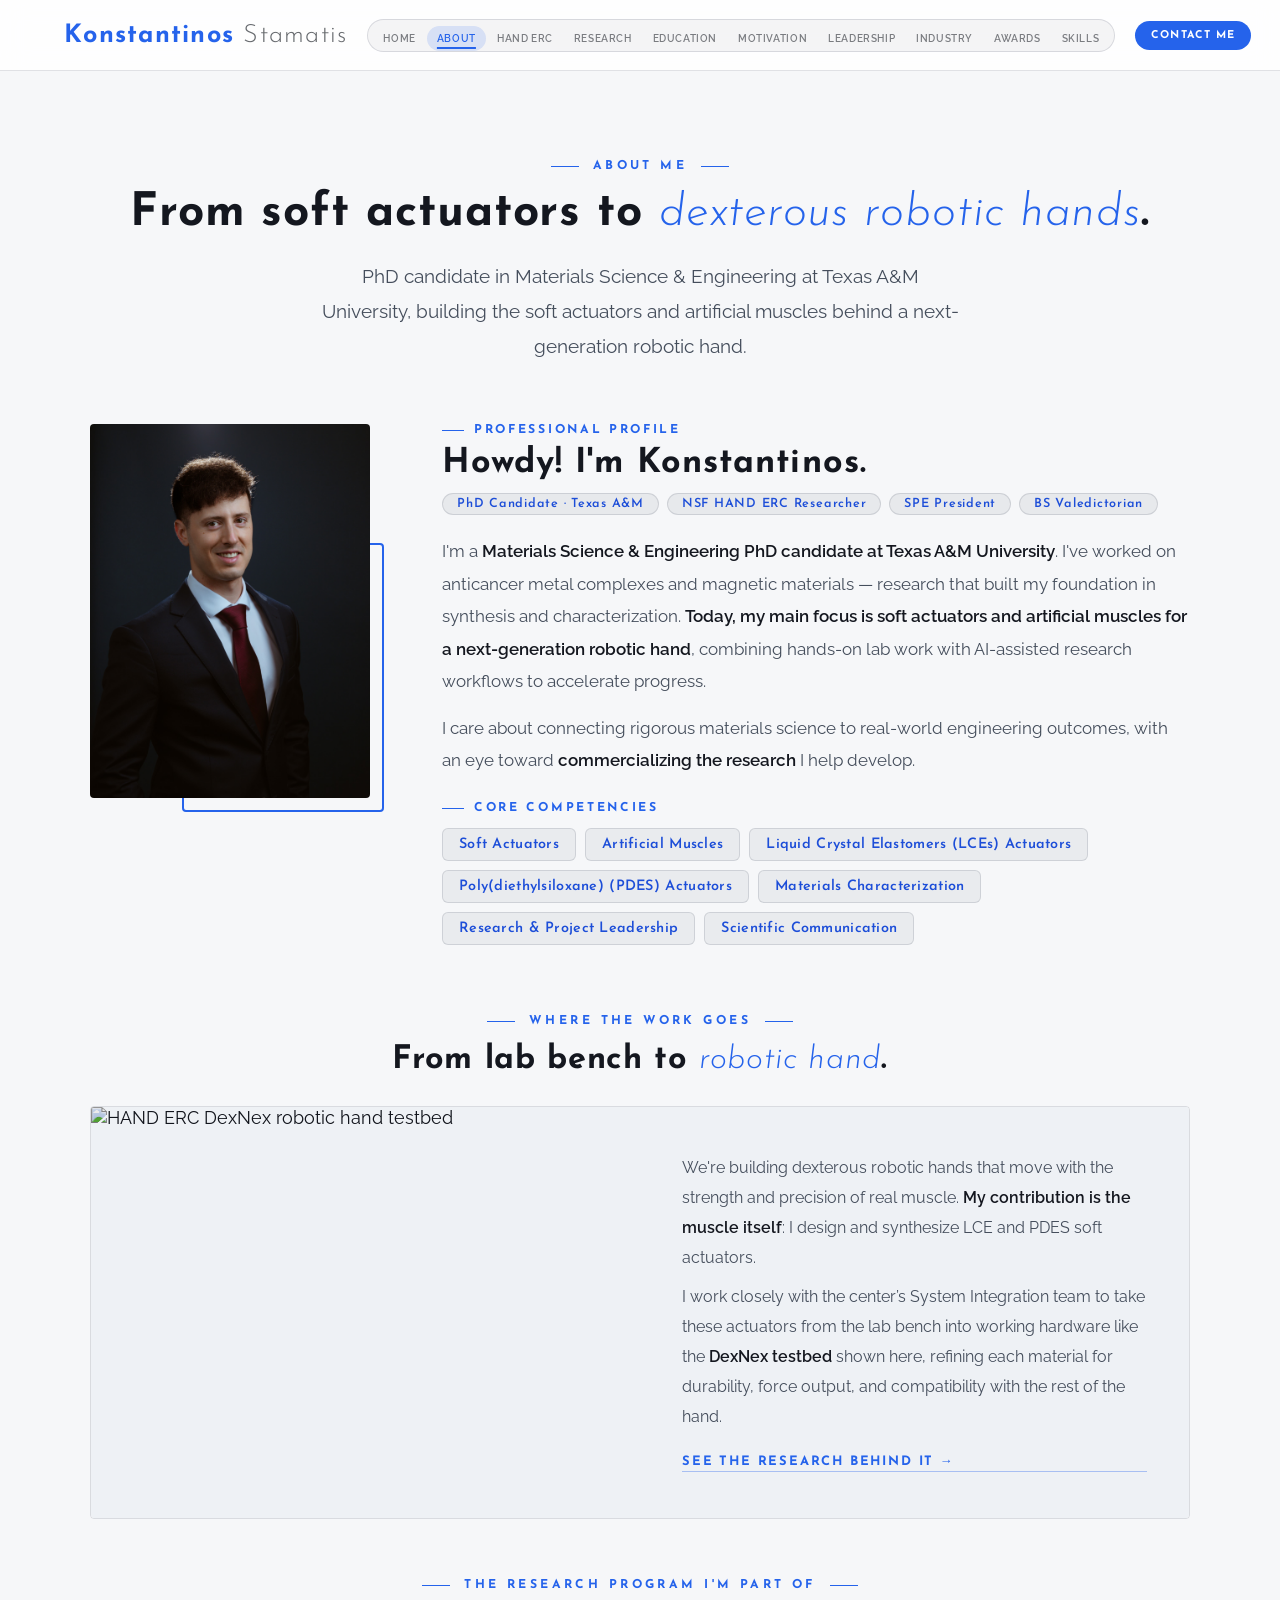
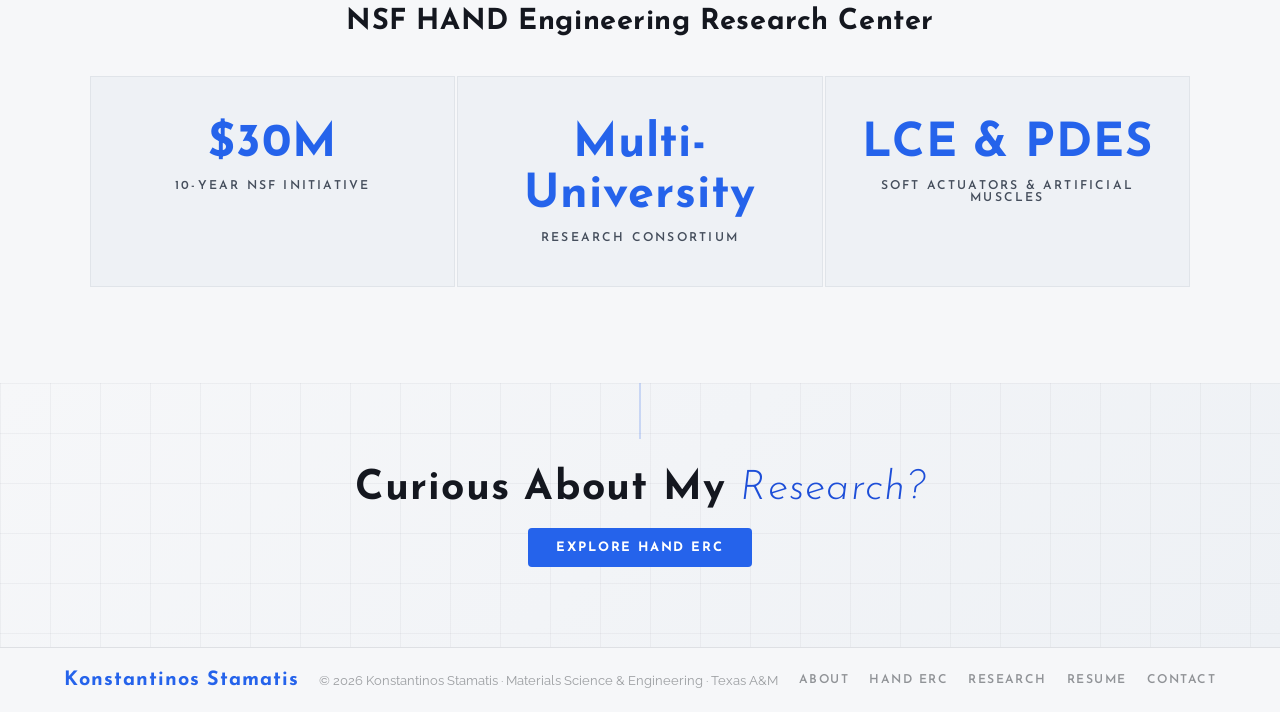
==== about.html @ 3aa3de73 "Remove redundant Contact link from nav-links Contact was duplicated: once in the nav-links row and o" ====
<!DOCTYPE html>
<html lang="en">
<head>
<meta charset="UTF-8">
<meta name="viewport" content="width=device-width, initial-scale=1.0">
<title>About | Konstantinos Stamatis</title>
<meta name="description" content="Konstantinos Stamatis is a Materials Science & Engineering PhD candidate at Texas A&M University developing soft actuators for robotic hands.">
<link href="https://fonts.googleapis.com/css2?family=Josefin+Sans:ital,wght@0,300;0,400;0,600;0,700;1,300;1,400&family=Raleway:wght@300;400;500;600;700&display=swap" rel="stylesheet">
<link rel="stylesheet" href="style.css">
</head>
<body>

<div id="preloader"><div class="loader-ring"></div></div>

<!-- NAVBAR -->
<nav id="navbar">
  <div class="nav-inner">
    <a href="index.html" class="nav-logo">Konstantinos<span> Stamatis</span></a>
    <ul class="nav-links" id="navLinks">
      <li><a href="index.html">Home</a></li>
      <li><a href="about.html" class="active">About</a></li>
      <li><a href="hand-erc.html">HAND ERC</a></li>
      <li><a href="research.html">Research</a></li>
      <li><a href="education.html">Education</a></li>
      <li><a href="motivation.html">Motivation</a></li>
      <li><a href="leadership.html">Leadership</a></li>
      <li><a href="industry.html">Industry</a></li>
      <li><a href="awards.html">Awards</a></li>
      <li><a href="skills.html">Skills</a></li>
    </ul>
    <a href="contact.html" class="nav-cta">Contact Me</a>
    <button class="nav-burger" id="burger" aria-label="Menu"><span></span><span></span><span></span></button>
  </div>
</nav>

<!-- ABOUT -->
<section id="about-sec" class="page-hero">
  <div class="sec-inner">
    <div class="sec-hd rev">
      <div class="sec-eye">About Me</div>
      <h2 class="sec-title">From soft actuators to <em>dexterous robotic hands</em>.</h2>
      <p class="sec-desc">PhD candidate in Materials Science &amp; Engineering at Texas A&amp;M University, building the soft actuators and artificial muscles behind a next-generation robotic hand.</p>
    </div>
    <div class="about-grid">
      <div class="about-photo rev-l">
        <a href="Photos/Konstantinos-Profile%202.jpg" target="_blank" rel="noopener">
          <img src="Photos/Konstantinos-Profile%202.jpg" alt="Konstantinos Stamatis" onerror="this.outerHTML='&lt;div class=&quot;about-photo-ph&quot;&gt;&#128100;&lt;/div&gt;'">
        </a>
      </div>
      <div class="rev-r">
        <div class="about-eye">Professional Profile</div>
        <div class="about-name">Howdy! I'm Konstantinos.</div>
        <div class="about-pills">
          <span class="pill">PhD Candidate &middot; Texas A&amp;M</span>
          <span class="pill">NSF HAND ERC Researcher</span>
          <span class="pill">SPE President</span>
          <span class="pill">BS Valedictorian</span>
        </div>
        <p class="about-bio">I'm a <strong>Materials Science &amp; Engineering PhD candidate at Texas A&amp;M University</strong>. I've worked on anticancer metal complexes and magnetic materials &mdash; research that built my foundation in synthesis and characterization. <strong>Today, my main focus is soft actuators and artificial muscles for a next-generation robotic hand</strong>, combining hands-on lab work with AI-assisted research workflows to accelerate progress.</p>
        <p class="about-bio">I care about connecting rigorous materials science to real-world engineering outcomes, with an eye toward <strong>commercializing the research</strong> I help develop.</p>
        <div class="about-eye" style="margin-top:26px;">Core Competencies</div>
        <div class="kw-row">
          <span class="kw-tag">Soft Actuators</span>
          <span class="kw-tag">Artificial Muscles</span>
          <span class="kw-tag">Liquid Crystal Elastomers (LCEs) Actuators</span>
          <span class="kw-tag">Poly(diethylsiloxane) (PDES) Actuators</span>
          <span class="kw-tag">Materials Characterization</span>
          <span class="kw-tag">Research &amp; Project Leadership</span>
          <span class="kw-tag">Scientific Communication</span>
        </div>
      </div>
    </div>

    <div class="sec-hd rev" style="margin-top:70px;margin-bottom:26px;">
      <div class="sec-eye">Where the Work Goes</div>
      <h2 class="sec-title" style="font-size:1.8rem;">From lab bench to <em>robotic hand</em>.</h2>
    </div>
    <div class="hand-hero rev">
      <div class="hand-hero-img">
        <img src="https://hand-erc.org/files/2024/08/handerc-dexnex-solderingfadestraight2.png" alt="HAND ERC DexNex robotic hand testbed" loading="lazy">
      </div>
      <div class="hand-hero-content">
        <p>We're building dexterous robotic hands that move with the strength and precision of real muscle. <strong>My contribution is the muscle itself</strong>: I design and synthesize LCE and PDES soft actuators.</p>
        <p>I work closely with the center&rsquo;s System Integration team to take these actuators from the lab bench into working hardware like the <strong>DexNex testbed</strong> shown here, refining each material for durability, force output, and compatibility with the rest of the hand.</p>
        <a href="hand-erc.html" class="hand-link">See the Research Behind It &rarr;</a>
      </div>
    </div>

    <div class="sec-hd rev" style="margin-top:60px;margin-bottom:36px;">
      <div class="sec-eye">The Research Program I'm Part Of</div>
      <h2 class="sec-title" style="font-size:1.6rem;">NSF HAND Engineering Research Center</h2>
    </div>
    <div class="stats-grid cols-3">
      <div class="stat rev"><div class="stat-n" data-t="52" data-prefix="$" data-suffix="M">$0M</div><div class="stat-l">10-Year NSF Initiative</div></div>
      <div class="stat rev"><div class="stat-n">Multi-University</div><div class="stat-l">Research Consortium</div></div>
      <div class="stat rev"><div class="stat-n">LCE &amp; PDES</div><div class="stat-l">Soft Actuators &amp; Artificial Muscles</div></div>
    </div>
  </div>
</section>

<!-- CTA -->
<div class="cta-band">
  <div class="cta-inner rev">
    <h2>Curious About My <em>Research?</em></h2>
    <a href="hand-erc.html" class="btn-gold">Explore HAND ERC</a>
  </div>
</div>

<!-- FOOTER -->
<footer>
  <div class="footer-logo">Konstantinos Stamatis</div>
  <p>&copy; 2026 Konstantinos Stamatis &middot; Materials Science &amp; Engineering &middot; Texas A&amp;M</p>
  <div class="footer-links">
    <a href="about.html">About</a>
    <a href="hand-erc.html">HAND ERC</a>
    <a href="research.html">Research</a>
    <a href="profile.pdf" download="Konstantinos_Stamatis_Resume.pdf">Resume</a>
    <a href="contact.html">Contact</a>
  </div>
</footer>

<script src="script.js"></script>
</body>
</html>
---- style.css ----
:root{
  --bg:#ffffff; --bg2:#f6f7f9; --bg3:#eef1f5;
  --gold:#2563eb; --gold2:#1d4ed8;
  --white:#14171f; --muted:#454e5c;
  --border:rgba(15,23,42,0.12);
  --shadow:0 10px 30px rgba(15,23,42,0.08);
  --r:4px;
}
*,*::before,*::after{margin:0;padding:0;box-sizing:border-box;}
html{scroll-behavior:smooth;font-size:18px;}
body{font-family:'Raleway',sans-serif;background:var(--bg);color:var(--white);overflow-x:hidden;}
img{max-width:100%;display:block;}
a{text-decoration:none;color:inherit;}
ul{list-style:none;}
::-webkit-scrollbar{width:5px;}
::-webkit-scrollbar-track{background:var(--bg);}
::-webkit-scrollbar-thumb{background:var(--gold);border-radius:3px;}

/* PRELOADER */
#preloader{position:fixed;inset:0;z-index:9999;background:var(--bg);display:flex;align-items:center;justify-content:center;transition:opacity .5s,visibility .5s;}
#preloader.hidden{opacity:0;visibility:hidden;}
.loader-ring{width:46px;height:46px;border-radius:50%;border:3px solid rgba(15,23,42,.15);border-top-color:var(--gold);animation:spin .8s linear infinite;}
@keyframes spin{to{transform:rotate(360deg);}}

/* NAVBAR */
#navbar{position:fixed;top:0;left:0;right:0;z-index:500;background:rgba(255,255,255,.85);backdrop-filter:blur(14px);border-bottom:1px solid var(--border);padding:0 5%;}
.nav-inner{max-width:1500px;margin:0 auto;display:grid;grid-template-columns:auto 1fr auto;align-items:center;gap:20px;height:70px;}
.nav-logo{font-family:'Josefin Sans',sans-serif;font-size:1.4rem;font-weight:700;color:var(--gold);letter-spacing:.05em;white-space:nowrap;}
.nav-logo span{color:rgba(20,24,31,.65);font-weight:300;}
.nav-links{display:flex;gap:1px;justify-self:center;background:rgba(15,23,42,.04);border:1px solid var(--border);border-radius:999px;padding:5px;}
.nav-links a{padding:7px 10px;border-radius:999px;font-size:.56rem;font-weight:600;letter-spacing:.06em;text-transform:uppercase;color:rgba(20,24,31,.55);transition:color .2s,background .2s;white-space:nowrap;}
.nav-links a:hover{color:var(--gold2);background:rgba(37,99,235,.08);}
.nav-links a.active{color:var(--gold);background:rgba(37,99,235,.14);text-decoration:underline;text-underline-offset:5px;text-decoration-thickness:2px;text-decoration-color:var(--gold);}
.nav-cta{justify-self:end;padding:9px 16px;border-radius:999px;font-size:.6rem;font-weight:700;letter-spacing:.1em;text-transform:uppercase;background:var(--gold);color:var(--bg);transition:background .2s,transform .2s;white-space:nowrap;font-family:'Josefin Sans',sans-serif;}
.nav-cta:hover{background:var(--gold2);transform:translateY(-1px);}
.nav-burger{display:none;flex-direction:column;gap:5px;cursor:pointer;background:none;border:none;padding:4px;justify-self:end;}
.nav-burger span{width:22px;height:2px;background:var(--white);display:block;transition:.3s;}

/* HERO */
#home{min-height:100vh;background:var(--bg);display:flex;align-items:center;position:relative;overflow:hidden;padding:90px 5% 60px;}
.hero-grid{position:absolute;inset:0;background-image:linear-gradient(rgba(15,23,42,.035) 1px,transparent 1px),linear-gradient(90deg,rgba(15,23,42,.035) 1px,transparent 1px);background-size:55px 55px;pointer-events:none;}
.hero-glow{position:absolute;width:700px;height:700px;border-radius:50%;background:radial-gradient(circle,rgba(37,99,235,.08) 0%,transparent 68%);top:-180px;right:-140px;pointer-events:none;}
.hero-inner{max-width:1100px;margin:0 auto;width:100%;display:grid;grid-template-columns:1fr 340px;gap:72px;align-items:center;position:relative;z-index:1;}
.hero-tag{font-size:.68rem;letter-spacing:.28em;text-transform:uppercase;color:var(--gold);font-weight:600;margin-bottom:18px;display:flex;align-items:center;gap:12px;font-family:'Josefin Sans',sans-serif;}
.hero-tag::before{content:'';width:36px;height:1px;background:var(--gold);}
.hero-title{font-family:'Josefin Sans',sans-serif;font-size:clamp(2.6rem,5.2vw,4.4rem);font-weight:700;line-height:1.15;color:var(--white);margin-bottom:18px;letter-spacing:.02em;}
.hero-title em{font-style:italic;color:var(--gold2);font-weight:300;}
.hero-role{font-size:.72rem;font-weight:700;letter-spacing:.03em;color:var(--white);margin-bottom:24px;font-family:'Josefin Sans',sans-serif;text-transform:uppercase;white-space:nowrap;}
.hero-desc{font-size:1.05rem;line-height:1.85;color:rgba(20,24,31,.85);max-width:540px;margin-bottom:36px;font-weight:400;}
.hero-btns{display:flex;gap:12px;flex-wrap:wrap;}
.btn-gold{background:var(--gold);color:var(--bg);padding:13px 28px;border-radius:var(--r);font-size:.72rem;font-weight:700;letter-spacing:.14em;text-transform:uppercase;transition:background .2s,transform .2s;display:inline-block;border:none;cursor:pointer;font-family:'Josefin Sans',sans-serif;}
.btn-gold:hover{background:var(--gold2);transform:translateY(-2px);}
.btn-out{border:1.5px solid rgba(37,99,235,.45);color:rgba(20,24,31,.75);padding:13px 28px;border-radius:var(--r);font-size:.72rem;font-weight:600;letter-spacing:.14em;text-transform:uppercase;transition:border-color .2s,color .2s,transform .2s;display:inline-block;font-family:'Josefin Sans',sans-serif;}
.btn-out:hover{border-color:var(--gold);color:var(--gold);transform:translateY(-2px);}
.hero-img-wrap{position:relative;}
.hero-img-wrap::before{content:'';position:absolute;top:20px;left:20px;right:-20px;bottom:-20px;border:1px solid var(--border);border-radius:var(--r);}
.hero-img-wrap img{width:100%;border-radius:var(--r);position:relative;z-index:1;object-fit:cover;object-position:top center;aspect-ratio:3/4;}
.hero-scroll{position:absolute;bottom:28px;left:50%;transform:translateX(-50%);display:flex;flex-direction:column;align-items:center;gap:6px;color:var(--muted);font-size:.6rem;letter-spacing:.2em;text-transform:uppercase;animation:scr 2.2s infinite;font-family:'Josefin Sans',sans-serif;}
.hero-scroll svg{width:15px;height:15px;stroke:var(--gold);opacity:.5;fill:none;}
@keyframes scr{0%,100%{transform:translateX(-50%) translateY(0);}55%{transform:translateX(-50%) translateY(7px);}}

/* SECTION COMMONS */
section{padding:96px 5%;}
.page-hero{padding-top:160px;}
.sec-inner{max-width:1100px;margin:0 auto;}
.sec-hd{text-align:center;margin-bottom:60px;}
.sec-eye{font-size:.68rem;letter-spacing:.28em;text-transform:uppercase;color:var(--gold);font-weight:700;margin-bottom:14px;display:flex;align-items:center;justify-content:center;gap:14px;font-family:'Josefin Sans',sans-serif;}
.sec-eye::before,.sec-eye::after{content:'';flex:0 0 28px;height:1px;background:var(--gold);}
.sec-title{font-family:'Josefin Sans',sans-serif;font-size:clamp(2rem,3.6vw,3rem);font-weight:700;color:var(--white);line-height:1.2;letter-spacing:.02em;}
.sec-title em{font-style:italic;color:var(--gold);font-weight:300;}
.sec-desc{font-size:1.05rem;color:var(--muted);line-height:1.85;max-width:640px;margin:18px auto 0;font-weight:400;}
.sec-statement{max-width:760px;margin:0 auto;text-align:center;}
.sub-hd{text-align:center;margin:80px 0 40px;}
.intro-split{display:grid;grid-template-columns:1fr 280px;gap:48px;align-items:center;}

/* ABOUT */
#about-sec{background:var(--bg2);}
.about-grid{display:grid;grid-template-columns:280px 1fr;gap:72px;align-items:start;}
.about-photo{position:relative;}
.about-photo::after{content:'';position:absolute;bottom:-14px;right:-14px;width:72%;height:72%;border:2px solid var(--gold);border-radius:var(--r);z-index:0;}
.about-photo img{width:100%;aspect-ratio:3/4;object-fit:cover;object-position:top;border-radius:var(--r);position:relative;z-index:1;}
.about-photo-ph{width:100%;aspect-ratio:3/4;background:var(--bg3);border-radius:var(--r);display:flex;align-items:center;justify-content:center;font-size:4rem;position:relative;z-index:1;border:1px dashed var(--border);}
.about-eye{font-size:.68rem;letter-spacing:.22em;text-transform:uppercase;color:var(--gold);font-weight:700;margin-bottom:10px;display:flex;align-items:center;gap:10px;font-family:'Josefin Sans',sans-serif;}
.about-eye::before{content:'';width:22px;height:1px;background:var(--gold);}
.about-name{font-family:'Josefin Sans',sans-serif;font-size:1.9rem;font-weight:700;color:var(--white);margin-bottom:12px;letter-spacing:.03em;}
.about-pills{display:flex;gap:8px;flex-wrap:wrap;margin-bottom:20px;}
.pill{background:rgba(15,23,42,.06);border:1px solid var(--border);color:var(--gold2);padding:4px 14px;border-radius:20px;font-size:.7rem;letter-spacing:.06em;font-weight:600;font-family:'Josefin Sans',sans-serif;}
.about-bio{font-size:.95rem;line-height:1.9;color:var(--muted);margin-bottom:14px;font-weight:400;}
.about-bio strong{color:var(--white);font-weight:600;}
.kw-row{display:flex;flex-wrap:wrap;gap:9px;margin-top:14px;}
.kw-tag{background:rgba(15,23,42,.05);border:1px solid var(--border);color:var(--gold2);padding:8px 16px;border-radius:6px;font-size:.8rem;font-weight:600;font-family:'Josefin Sans',sans-serif;letter-spacing:.02em;}

/* HAND ERC FLAGSHIP */
#hand-erc-sec{background:var(--bg);}
.hand-hero{display:grid;grid-template-columns:1fr 1fr;gap:0;border-radius:var(--r);overflow:hidden;margin-bottom:52px;min-height:400px;border:1px solid var(--border);}
.hand-hero-img{position:relative;overflow:hidden;background:var(--bg3);}
.hand-hero-img img{width:100%;height:100%;object-fit:cover;filter:brightness(.92);}
.hand-hero-content{background:var(--bg3);padding:46px 42px;display:flex;flex-direction:column;justify-content:center;}
.hand-erc-badge{display:inline-flex;align-items:center;gap:10px;background:rgba(15,23,42,.05);border:1px solid var(--border);border-radius:3px;padding:8px 16px;margin-bottom:22px;width:fit-content;}
.hand-erc-badge span{font-size:.66rem;letter-spacing:.18em;text-transform:uppercase;color:var(--gold);font-weight:700;font-family:'Josefin Sans',sans-serif;}
.hand-hero-content h3{font-family:'Josefin Sans',sans-serif;font-size:1.6rem;font-weight:700;color:var(--white);line-height:1.25;margin-bottom:16px;letter-spacing:.02em;}
.hand-hero-content h3 em{font-style:italic;color:var(--gold2);font-weight:300;}
.hand-hero-content p{font-size:.88rem;color:var(--muted);line-height:1.88;margin-bottom:10px;font-weight:400;}
.hand-hero-content p strong{color:var(--white);font-weight:600;}
.hand-link{display:inline-flex;align-items:center;gap:8px;color:var(--gold);font-size:.72rem;font-weight:700;letter-spacing:.14em;text-transform:uppercase;margin-top:12px;border-bottom:1px solid rgba(37,99,235,.35);padding-bottom:3px;transition:border-color .2s;font-family:'Josefin Sans',sans-serif;}
.hand-link:hover{border-color:var(--gold);}

.my-contrib{background:var(--bg3);border:1px solid rgba(15,23,42,.08);border-left:3px solid var(--gold);border-radius:var(--r);padding:34px 36px;margin-bottom:48px;display:grid;grid-template-columns:60px 1fr;gap:26px;align-items:start;}
.mc-icon{width:60px;height:60px;background:rgba(15,23,42,.06);border:1px solid var(--border);border-radius:var(--r);display:flex;align-items:center;justify-content:center;font-size:1.6rem;flex-shrink:0;}
.mc-lbl{font-size:.66rem;letter-spacing:.2em;text-transform:uppercase;color:var(--gold);font-weight:700;margin-bottom:8px;font-family:'Josefin Sans',sans-serif;}
.my-contrib h4{font-family:'Josefin Sans',sans-serif;font-size:1.2rem;font-weight:700;color:var(--white);margin-bottom:12px;letter-spacing:.02em;}
.my-contrib > div > p{font-size:.88rem;color:var(--muted);line-height:1.85;margin-bottom:4px;font-weight:400;}
.contrib-grid{display:grid;grid-template-columns:1fr 1fr;gap:10px;margin-top:16px;}
.contrib-item{background:rgba(15,23,42,.045);border:1px solid rgba(15,23,42,.1);border-radius:3px;padding:12px 14px;}
.contrib-item strong{display:block;color:var(--white);font-size:.76rem;font-weight:700;margin-bottom:4px;letter-spacing:.06em;font-family:'Josefin Sans',sans-serif;text-transform:uppercase;}
.contrib-item span{font-size:.82rem;color:var(--muted);line-height:1.6;font-weight:400;}
.hand-tech-row{display:flex;flex-wrap:wrap;gap:7px;margin-top:18px;}
.hand-tech{background:rgba(15,23,42,.05);border:1px solid var(--border);color:var(--gold2);padding:4px 11px;border-radius:3px;font-size:.68rem;letter-spacing:.08em;font-weight:700;font-family:'Josefin Sans',sans-serif;}

.thrust-grid{display:grid;grid-template-columns:repeat(3,1fr);gap:16px;margin-bottom:48px;}
.thrust-card{background:var(--bg3);border:1px solid rgba(15,23,42,.07);border-radius:var(--r);padding:28px 24px;border-top:3px solid transparent;transition:transform .2s,box-shadow .2s,border-top-color .2s;}
.thrust-card.primary{border-top-color:var(--gold);}
.thrust-card:hover{transform:translateY(-4px);box-shadow:var(--shadow);}
.thrust-num{font-family:'Josefin Sans',sans-serif;font-size:.66rem;letter-spacing:.22em;text-transform:uppercase;color:var(--gold);font-weight:700;margin-bottom:10px;}
.thrust-card h4{font-family:'Josefin Sans',sans-serif;font-size:1rem;font-weight:700;color:var(--white);margin-bottom:10px;letter-spacing:.02em;}
.thrust-card p{font-size:.83rem;color:var(--muted);line-height:1.75;font-weight:400;}
.thrust-card ul{margin-top:12px;display:flex;flex-direction:column;gap:6px;}
.thrust-card ul li{font-size:.8rem;color:var(--muted);padding-left:14px;position:relative;font-weight:400;line-height:1.6;}
.thrust-card ul li::before{content:'→';position:absolute;left:0;color:var(--gold);font-size:.7rem;top:2px;}

/* BACKED BY (text wordmarks) */
.backed-by{margin-top:8px;}
.backed-by-lbl{font-size:.66rem;letter-spacing:.22em;text-transform:uppercase;color:var(--muted);font-weight:600;margin-bottom:22px;text-align:center;font-family:'Josefin Sans',sans-serif;}
.backed-by-row{display:flex;flex-wrap:wrap;align-items:center;justify-content:center;gap:12px;}
.backed-by-item{border:1px solid var(--border);background:rgba(15,23,42,.04);color:var(--gold2);padding:10px 20px;border-radius:999px;font-family:'Josefin Sans',sans-serif;font-size:.76rem;font-weight:700;letter-spacing:.03em;transition:background .2s,color .2s;}
.backed-by-item.hq{background:var(--gold);color:var(--bg);}
.backed-by-item:hover{background:rgba(37,99,235,.12);color:var(--gold2);}

/* VISUAL STRIP */
#visual{background:var(--bg);padding:0;overflow:hidden;border-radius:var(--r);border:1px solid var(--border);margin-top:52px;}
.visual-inner{display:grid;grid-template-columns:1fr 1.1fr 1fr;min-height:280px;}
.vi{position:relative;overflow:hidden;}
.vi img{width:100%;height:100%;object-fit:cover;filter:brightness(.75);transition:filter .4s,transform .4s;}
.vi:hover img{filter:brightness(.9);transform:scale(1.04);}
.vi-label{position:absolute;bottom:0;left:0;right:0;background:linear-gradient(to top,rgba(10,14,20,.85),transparent);padding:20px 22px;font-size:.66rem;letter-spacing:.16em;text-transform:uppercase;color:rgba(255,255,255,.85);font-weight:700;font-family:'Josefin Sans',sans-serif;}
.vi-center{display:flex;flex-direction:column;align-items:center;justify-content:center;padding:44px 36px;text-align:center;background:var(--gold);}
.vi-center h3{font-family:'Josefin Sans',sans-serif;font-size:1.45rem;font-weight:700;color:var(--bg);line-height:1.3;margin-bottom:10px;letter-spacing:.02em;}
.vi-center p{font-size:.84rem;color:rgba(255,255,255,.82);line-height:1.7;font-weight:400;}

/* VIDEO EMBED */
.video-sec{background:var(--bg2);}
.video-wrap{max-width:800px;margin:44px auto 0;position:relative;padding-top:45%;height:0;border-radius:var(--r);overflow:hidden;border:1px solid var(--border);box-shadow:var(--shadow);}
.video-wrap iframe{position:absolute;top:0;left:0;width:100%;height:100%;border:0;}
.video-caption{max-width:640px;margin:22px auto 0;text-align:center;font-size:.88rem;color:var(--muted);line-height:1.85;font-weight:400;}

/* PULL-QUOTE STATS */
.stats-strip{background:var(--bg2);padding:58px 5%;margin-top:0;}
.stats-grid{max-width:1100px;margin:0 auto;display:grid;grid-template-columns:repeat(4,1fr);gap:2px;}
.stats-grid.cols-3{grid-template-columns:repeat(3,1fr);}
.stat{text-align:center;padding:42px 20px;background:var(--bg3);border:1px solid rgba(15,23,42,.06);transition:background .2s;}
.stat:hover{background:rgba(37,99,235,.06);}
.stat-n{font-family:'Josefin Sans',sans-serif;font-size:2.6rem;font-weight:700;color:var(--gold);line-height:1.1;margin-bottom:10px;letter-spacing:.02em;}
.stat-l{font-size:.68rem;letter-spacing:.18em;text-transform:uppercase;color:var(--muted);font-weight:600;font-family:'Josefin Sans',sans-serif;}

/* RESEARCH EXPERIENCE */
#research-sec{background:var(--bg2);}
.rc-list{display:flex;flex-direction:column;gap:16px;}
.rc{background:var(--bg3);border-radius:var(--r);border:1px solid rgba(15,23,42,.08);padding:30px 34px;border-left:3px solid transparent;transition:border-color .25s,transform .25s,box-shadow .25s;cursor:pointer;}
.rc:hover,.rc.open-card{border-left-color:var(--gold);transform:translateX(4px);box-shadow:var(--shadow);}
.rc-top{display:grid;grid-template-columns:52px 1fr auto;gap:20px;align-items:start;}
.rc-icon-box{width:52px;height:52px;border-radius:var(--r);display:flex;align-items:center;justify-content:center;font-size:1.4rem;flex-shrink:0;background:rgba(15,23,42,.06);}
.rc-period{font-size:.66rem;letter-spacing:.16em;text-transform:uppercase;font-weight:700;color:var(--gold);margin-bottom:6px;font-family:'Josefin Sans',sans-serif;}
.rc h4{font-family:'Josefin Sans',sans-serif;font-size:1.1rem;font-weight:700;color:var(--white);margin-bottom:6px;line-height:1.3;letter-spacing:.02em;}
.rc-short{font-size:.86rem;color:var(--muted);line-height:1.75;font-weight:400;}
.rc-inst{font-size:.75rem;color:var(--muted);font-style:italic;margin-top:10px;}
.rc-arrow{font-size:1.3rem;color:var(--gold);opacity:.6;transition:transform .25s,opacity .25s;flex-shrink:0;margin-top:4px;}
.rc.open-card .rc-arrow{transform:rotate(90deg);opacity:1;}
.rc-detail{display:none;margin-top:22px;padding-top:22px;border-top:1px solid rgba(15,23,42,.1);}
.rc-detail.open{display:block;}
.rc-detail ul{display:flex;flex-direction:column;gap:8px;}
.rc-detail ul li{padding:0 0 0 18px;position:relative;font-size:.86rem;color:var(--muted);line-height:1.75;font-weight:400;}
.rc-detail ul li::before{content:'→';position:absolute;left:0;color:var(--gold);font-size:.7rem;top:3px;}
.rc-tags{display:flex;flex-wrap:wrap;gap:6px;margin-top:14px;}
.rc-tag{background:rgba(15,23,42,.05);border:1px solid var(--border);color:var(--gold2);padding:3px 10px;border-radius:3px;font-size:.68rem;letter-spacing:.06em;font-weight:700;font-family:'Josefin Sans',sans-serif;}

/* PUBLICATION */
.pub-box{background:var(--bg3);border:1px solid rgba(15,23,42,.08);border-left:3px solid var(--gold);border-radius:var(--r);padding:34px 38px;margin:44px 0 0;}
.pub-lbl{font-size:.66rem;letter-spacing:.2em;text-transform:uppercase;color:var(--gold);font-weight:700;margin-bottom:14px;font-family:'Josefin Sans',sans-serif;}
.pub-box p{font-size:.92rem;color:rgba(20,24,31,.85);line-height:1.85;font-weight:400;}
.pub-box p strong{color:var(--white);font-weight:600;}
.pub-journal{display:inline-block;margin-top:14px;background:rgba(15,23,42,.05);border:1px solid var(--border);color:var(--gold2);padding:5px 14px;border-radius:3px;font-size:.72rem;letter-spacing:.06em;font-weight:700;font-family:'Josefin Sans',sans-serif;}

/* MOTIVATION */
#motivation-sec{background:var(--bg);}

/* INDUSTRY ENGAGEMENT */
#industry-sec{background:var(--bg);}

/* EDUCATION */
#education-sec{background:var(--bg);}
.timeline{position:relative;padding-left:36px;max-width:820px;margin:0 auto;}
.timeline::before{content:'';position:absolute;left:11px;top:6px;bottom:0;width:1px;background:linear-gradient(to bottom,var(--gold),rgba(37,99,235,.08));}
.tl-item{position:relative;margin-bottom:36px;}
.tl-item:last-child{margin-bottom:0;}
.tl-item::before{content:'';position:absolute;left:-27px;top:6px;width:12px;height:12px;border-radius:50%;background:var(--gold);border:2px solid var(--bg);box-shadow:0 0 0 3px rgba(37,99,235,.22);}
.tl-badge{display:inline-block;background:rgba(15,23,42,.06);border:1px solid var(--border);color:var(--gold2);padding:3px 11px;border-radius:3px;font-size:.66rem;letter-spacing:.12em;text-transform:uppercase;font-weight:700;margin-bottom:9px;font-family:'Josefin Sans',sans-serif;}
.tl-item h4{font-family:'Josefin Sans',sans-serif;font-size:1.08rem;font-weight:700;color:var(--white);margin-bottom:5px;letter-spacing:.02em;}
.tl-item p{font-size:.86rem;color:var(--muted);line-height:1.78;font-weight:400;}
.tl-item p strong{color:var(--white);font-weight:600;}
.val-badge{display:inline-block;background:rgba(15,23,42,.07);border:1px solid var(--border);color:var(--gold2);padding:2px 9px;border-radius:3px;font-size:.64rem;letter-spacing:.1em;font-weight:700;vertical-align:middle;margin-left:8px;font-family:'Josefin Sans',sans-serif;}

/* LEADERSHIP */
#leadership-sec{background:var(--bg2);}
.congress-box{background:var(--bg3);border-radius:var(--r);border:1px solid var(--border);border-left:3px solid var(--gold);padding:40px 44px;margin-bottom:48px;display:grid;grid-template-columns:120px 1fr;gap:30px;align-items:start;}
.cg-icon{width:70px;height:70px;background:var(--gold);border-radius:var(--r);display:flex;align-items:center;justify-content:center;font-size:1.9rem;flex-shrink:0;}
.cg-date{font-size:.68rem;letter-spacing:.18em;text-transform:uppercase;color:var(--gold);margin-bottom:10px;font-weight:700;font-family:'Josefin Sans',sans-serif;}
.congress-box h3{font-family:'Josefin Sans',sans-serif;font-size:1.45rem;font-weight:700;color:var(--white);margin-bottom:12px;letter-spacing:.02em;}
.congress-box p{font-size:.88rem;color:var(--muted);line-height:1.85;margin-bottom:8px;font-weight:400;}
.cg-badges{display:flex;flex-wrap:wrap;gap:8px;margin-top:18px;}
.cg-badge{background:rgba(15,23,42,.05);border:1px solid var(--border);border-radius:3px;padding:5px 12px;font-size:.68rem;color:var(--gold2);letter-spacing:.08em;font-weight:700;font-family:'Josefin Sans',sans-serif;}
.l-list{display:flex;flex-direction:column;}
.l-item{display:grid;grid-template-columns:165px 1fr;gap:24px;padding:22px 0;border-bottom:1px solid rgba(15,23,42,.08);}
.l-item:last-child{border-bottom:none;}
.l-period{font-size:.72rem;color:var(--gold);line-height:1.6;font-weight:600;font-family:'Josefin Sans',sans-serif;letter-spacing:.04em;}
.l-role{font-family:'Josefin Sans',sans-serif;font-size:1rem;font-weight:700;color:var(--white);margin-bottom:3px;letter-spacing:.02em;}
.l-org{font-size:.8rem;color:var(--muted);font-style:italic;margin-bottom:8px;}
.l-buls li{padding:4px 0 4px 16px;position:relative;font-size:.84rem;color:var(--muted);line-height:1.65;font-weight:400;}
.l-buls li::before{content:'·';position:absolute;left:4px;color:var(--gold);font-size:1.2rem;line-height:1;top:3px;}

/* AWARDS */
#awards-sec{background:var(--bg);}
.awards-list{display:flex;flex-direction:column;gap:13px;max-width:900px;margin:0 auto;}
.award-row{background:var(--bg3);border-radius:var(--r);border:1px solid rgba(15,23,42,.08);border-left:3px solid var(--gold);padding:22px 30px;display:grid;grid-template-columns:120px 1fr;gap:22px;align-items:start;transition:transform .2s,box-shadow .2s;}
.award-thumb{display:block;width:100%;aspect-ratio:4/3;object-fit:cover;border-radius:var(--r);margin-top:10px;cursor:zoom-in;}
.award-row:hover{transform:translateX(4px);box-shadow:var(--shadow);}
.award-row.featured{background:rgba(37,99,235,.05);}
.award-year{font-size:.68rem;letter-spacing:.12em;text-transform:uppercase;color:var(--gold);font-weight:700;line-height:1.5;font-family:'Josefin Sans',sans-serif;}
.award-row h4{font-family:'Josefin Sans',sans-serif;font-size:1rem;font-weight:700;color:var(--white);margin-bottom:5px;line-height:1.3;letter-spacing:.02em;}
.award-row p{font-size:.84rem;color:var(--muted);line-height:1.6;font-weight:400;}
.award-org{font-size:.74rem;color:var(--gold);font-style:italic;margin-top:6px;font-weight:500;}

/* AWARDS GALLERY */
.gallery-grid{display:grid;grid-template-columns:repeat(3,1fr);gap:22px;max-width:1100px;margin:50px auto 0;}
.gallery-card{background:var(--bg3);border:1px solid rgba(15,23,42,.08);border-radius:var(--r);overflow:hidden;transition:transform .3s,box-shadow .3s;}
.gallery-card:hover{transform:translateY(-6px);box-shadow:var(--shadow);}
.gallery-photo{aspect-ratio:4/3;background:linear-gradient(135deg,var(--bg3),var(--bg2));display:flex;align-items:center;justify-content:center;font-size:2rem;color:rgba(15,23,42,.28);border-bottom:1px solid rgba(15,23,42,.08);overflow:hidden;}
.gallery-photo a{display:block;width:100%;height:100%;cursor:zoom-in;}
.hero-img-wrap a,.about-photo a{display:block;cursor:zoom-in;}
.gallery-photo img{width:100%;height:100%;object-fit:cover;transition:transform .4s;}
.gallery-card:hover .gallery-photo img{transform:scale(1.08);}
.gallery-info{padding:16px 18px;}
.gallery-info h5{font-family:'Josefin Sans',sans-serif;font-size:.84rem;font-weight:700;color:var(--white);margin-bottom:5px;line-height:1.4;}
.gallery-info span{font-size:.68rem;color:var(--gold);letter-spacing:.1em;text-transform:uppercase;font-weight:700;font-family:'Josefin Sans',sans-serif;}

/* CTA BAND */
.cta-band{background:linear-gradient(135deg,var(--bg2) 0%,var(--bg3) 100%);padding:80px 5%;text-align:center;position:relative;overflow:hidden;}
.cta-band::before{content:'';position:absolute;inset:0;background-image:linear-gradient(rgba(15,23,42,.04) 1px,transparent 1px),linear-gradient(90deg,rgba(15,23,42,.04) 1px,transparent 1px);background-size:50px 50px;pointer-events:none;}
.cta-band::after{content:'';position:absolute;top:0;left:50%;transform:translateX(-50%);width:1px;height:56px;background:var(--gold);opacity:.4;}
.cta-inner{max-width:1000px;margin:0 auto;position:relative;z-index:1;}
.cta-inner h2{white-space:nowrap;}
.cta-inner h2{font-family:'Josefin Sans',sans-serif;font-size:clamp(1.6rem,3.2vw,2.5rem);font-weight:700;color:var(--white);margin-bottom:14px;line-height:1.25;letter-spacing:.03em;}
.cta-inner h2 em{font-style:italic;color:var(--gold2);font-weight:300;}
.cta-inner p{font-size:.91rem;color:var(--muted);margin-bottom:32px;line-height:1.8;font-weight:400;}

/* SKILLS */
#skills-sec{background:var(--bg2);}
.skills-grid{display:grid;grid-template-columns:repeat(3,1fr);gap:18px;}
.sk-box{background:var(--bg3);border-radius:var(--r);padding:26px;border:1px solid rgba(15,23,42,.08);transition:transform .2s,border-color .2s;}
.sk-box:hover{transform:translateY(-3px);border-color:var(--border);}
.sk-icon{font-size:1.8rem;margin-bottom:14px;}
.sk-box h4{font-size:.72rem;font-weight:700;color:var(--gold);letter-spacing:.16em;text-transform:uppercase;margin-bottom:12px;font-family:'Josefin Sans',sans-serif;}
.sk-tags{display:flex;flex-wrap:wrap;gap:6px;}
.sk-tag{background:rgba(15,23,42,.05);border:1px solid var(--border);color:rgba(20,24,31,.72);padding:4px 10px;border-radius:3px;font-size:.68rem;letter-spacing:.04em;font-weight:500;}
.sw-row{display:grid;grid-template-columns:repeat(4,1fr);gap:14px;margin-top:18px;}
.sw-box{background:var(--bg3);border:1px solid rgba(15,23,42,.08);border-radius:var(--r);padding:20px;text-align:center;transition:transform .2s,border-color .2s;}
.sw-box:hover{transform:translateY(-2px);border-color:var(--border);}
.sw-name{font-size:.88rem;font-weight:700;color:var(--white);margin-bottom:4px;font-family:'Josefin Sans',sans-serif;}
.sw-cat{font-size:.66rem;letter-spacing:.14em;text-transform:uppercase;color:var(--gold);font-weight:600;font-family:'Josefin Sans',sans-serif;}

/* CONTACT */
#contact-sec{background:var(--bg);padding:96px 5%;}
.contact-wrap{max-width:1100px;margin:0 auto;}
.contact-grid{display:grid;grid-template-columns:1fr 1fr;gap:72px;margin-top:56px;}
.contact-info{display:flex;flex-direction:column;gap:22px;}
.ci{display:flex;gap:18px;align-items:flex-start;}
.ci-icon{width:48px;height:48px;background:rgba(15,23,42,.05);border:1px solid var(--border);border-radius:var(--r);display:flex;align-items:center;justify-content:center;font-size:1.1rem;flex-shrink:0;}
.ci-lbl{font-size:.66rem;letter-spacing:.18em;text-transform:uppercase;color:var(--gold);font-weight:700;margin-bottom:5px;font-family:'Josefin Sans',sans-serif;}
.ci-val{font-size:.9rem;color:rgba(20,24,31,.82);font-weight:400;}
.ci-val a{color:rgba(20,24,31,.72);transition:color .2s;}
.ci-val a:hover{color:var(--gold);}
.resume-card{display:flex;align-items:center;gap:16px;background:rgba(37,99,235,.06);border:1px solid var(--border);border-radius:var(--r);padding:20px 22px;transition:background .2s;}
.resume-card:hover{background:rgba(37,99,235,.12);}
.rc2-icon{width:48px;height:48px;background:var(--gold);border-radius:var(--r);display:flex;align-items:center;justify-content:center;font-size:1.3rem;flex-shrink:0;}
.rc2-txt strong{display:block;font-size:.82rem;color:var(--white);font-weight:700;margin-bottom:3px;font-family:'Josefin Sans',sans-serif;}
.rc2-txt span{font-size:.74rem;color:var(--muted);}
.rc2-arr{margin-left:auto;color:var(--gold);font-size:1.2rem;}
.cf{display:flex;flex-direction:column;gap:13px;}
.form-row{display:grid;grid-template-columns:1fr 1fr;gap:13px;}
.cf input,.cf textarea{background:rgba(15,23,42,.03);border:1px solid rgba(15,23,42,.15);border-radius:var(--r);color:rgba(20,24,31,.85);padding:13px 16px;font-family:'Raleway',sans-serif;font-size:.88rem;transition:border-color .2s;outline:none;width:100%;font-weight:300;}
.cf input::placeholder,.cf textarea::placeholder{color:rgba(20,24,31,.35);}
.cf input:focus,.cf textarea:focus{border-color:var(--gold);}
.cf textarea{resize:vertical;min-height:130px;}
.cf .btn-gold{width:100%;margin-top:4px;padding:14px;}
.contact-btn-row{display:flex;gap:12px;flex-wrap:wrap;margin-top:8px;}

/* FOOTER */
footer{background:var(--bg2);border-top:1px solid rgba(15,23,42,.1);padding:22px 5%;display:flex;align-items:center;justify-content:space-between;flex-wrap:wrap;gap:12px;}
.footer-logo{font-family:'Josefin Sans',sans-serif;font-size:1.1rem;font-weight:700;color:var(--gold);letter-spacing:.05em;}
footer p{font-size:.72rem;color:rgba(20,24,31,.4);}
.footer-links{display:flex;gap:20px;flex-wrap:wrap;justify-content:center;}
.footer-links a{font-size:.68rem;letter-spacing:.12em;text-transform:uppercase;color:rgba(20,24,31,.45);transition:color .2s;font-weight:600;font-family:'Josefin Sans',sans-serif;}
.footer-links a:hover{color:var(--gold);}

/* REVEAL */
.rev{opacity:0;transform:translateY(26px);transition:opacity .65s ease,transform .65s ease;}
.rev-l{opacity:0;transform:translateX(-26px);transition:opacity .65s ease,transform .65s ease;}
.rev-r{opacity:0;transform:translateX(26px);transition:opacity .65s ease,transform .65s ease;}
.rev.vis,.rev-l.vis,.rev-r.vis{opacity:1;transform:none;}

/* RESPONSIVE */
@media(max-width:1030px){
  .nav-links{display:none;flex-direction:column;position:fixed;top:70px;left:0;right:0;background:rgba(255,255,255,.98);border-bottom:1px solid var(--border);padding:10px 0;border-radius:0;gap:0;max-height:calc(100vh - 70px);overflow-y:auto;}
  .nav-links.open{display:flex;}
  .nav-links a{padding:13px 24px;display:block;border-radius:0;}
  .nav-burger{display:flex;}
  .nav-cta{display:none;}
}
@media(max-width:960px){
  .hero-inner{grid-template-columns:1fr;}
  .hero-inner>div:first-child{min-width:0;}
  .hero-role{white-space:normal;}
  .hero-img-wrap{display:none;}
  .about-grid{grid-template-columns:1fr;}
  .about-photo{max-width:260px;}
  .stats-grid{grid-template-columns:repeat(2,1fr);}
  .stats-grid.cols-3{grid-template-columns:1fr 1fr;}
  .contact-grid{grid-template-columns:1fr;}
  .skills-grid{grid-template-columns:1fr 1fr;}
  .sw-row{grid-template-columns:repeat(2,1fr);}
  .visual-inner{grid-template-columns:1fr 1fr;}
  .visual-inner>.vi:nth-child(3){display:none;}
  .award-row{grid-template-columns:100px 1fr;gap:16px;}
  .hand-hero{grid-template-columns:1fr;}
  .hand-hero-img{height:260px;}
  .thrust-grid{grid-template-columns:1fr 1fr;}
  .my-contrib{grid-template-columns:1fr;}
  .contrib-grid{grid-template-columns:1fr;}
  .gallery-grid{grid-template-columns:1fr 1fr;}
}
@media(max-width:700px){
  section{padding:68px 4%;}
  .page-hero{padding-top:130px;}
  .cta-inner h2{white-space:normal;}
  .form-row{grid-template-columns:1fr;}
  .skills-grid{grid-template-columns:1fr;}
  .sw-row{grid-template-columns:1fr 1fr;}
  .l-item{grid-template-columns:1fr;}
  .congress-box{grid-template-columns:1fr;}
  .award-row{grid-template-columns:1fr;}
  footer{flex-direction:column;text-align:center;}
  .visual-inner{grid-template-columns:1fr;}
  .thrust-grid{grid-template-columns:1fr;}
  .stats-grid.cols-3{grid-template-columns:1fr;}
  .gallery-grid{grid-template-columns:1fr;}
}

/* EDIT MODE (local editing toolbar, injected by script.js) */
#edit-toolbar{position:fixed;bottom:20px;right:20px;z-index:9998;background:rgba(15,23,42,.94);border-radius:999px;padding:8px 10px;display:flex;align-items:center;gap:8px;box-shadow:0 6px 24px rgba(0,0,0,.3);font-family:'Josefin Sans',sans-serif;}
#edit-toolbar button,#edit-toolbar a{border:none;border-radius:999px;padding:9px 16px;font-size:.7rem;font-weight:700;letter-spacing:.06em;text-transform:uppercase;cursor:pointer;font-family:'Josefin Sans',sans-serif;white-space:nowrap;display:inline-flex;align-items:center;}
#editToggleBtn{background:var(--gold);color:#fff;}
#editToggleBtn:hover{background:var(--gold2);}
#editVisualLink{background:rgba(255,255,255,.12);color:#fff;}
#editVisualLink:hover{background:rgba(255,255,255,.22);}
#editSaveBtn{background:#22c55e;color:#fff;}
#editSaveBtn:hover{background:#16a34a;}
#editExitBtn{background:rgba(255,255,255,.12);color:#fff;}
#editExitBtn:hover{background:rgba(255,255,255,.2);}
#editStatus{color:#fff;font-size:.7rem;padding:0 6px;max-width:220px;}
body.editing-active [contenteditable="true"]{outline:1px dashed rgba(37,99,235,.5);outline-offset:2px;border-radius:2px;cursor:text;}
body.editing-active [contenteditable="true"]:hover,body.editing-active [contenteditable="true"]:focus{outline:2px solid var(--gold);background:rgba(37,99,235,.08);}
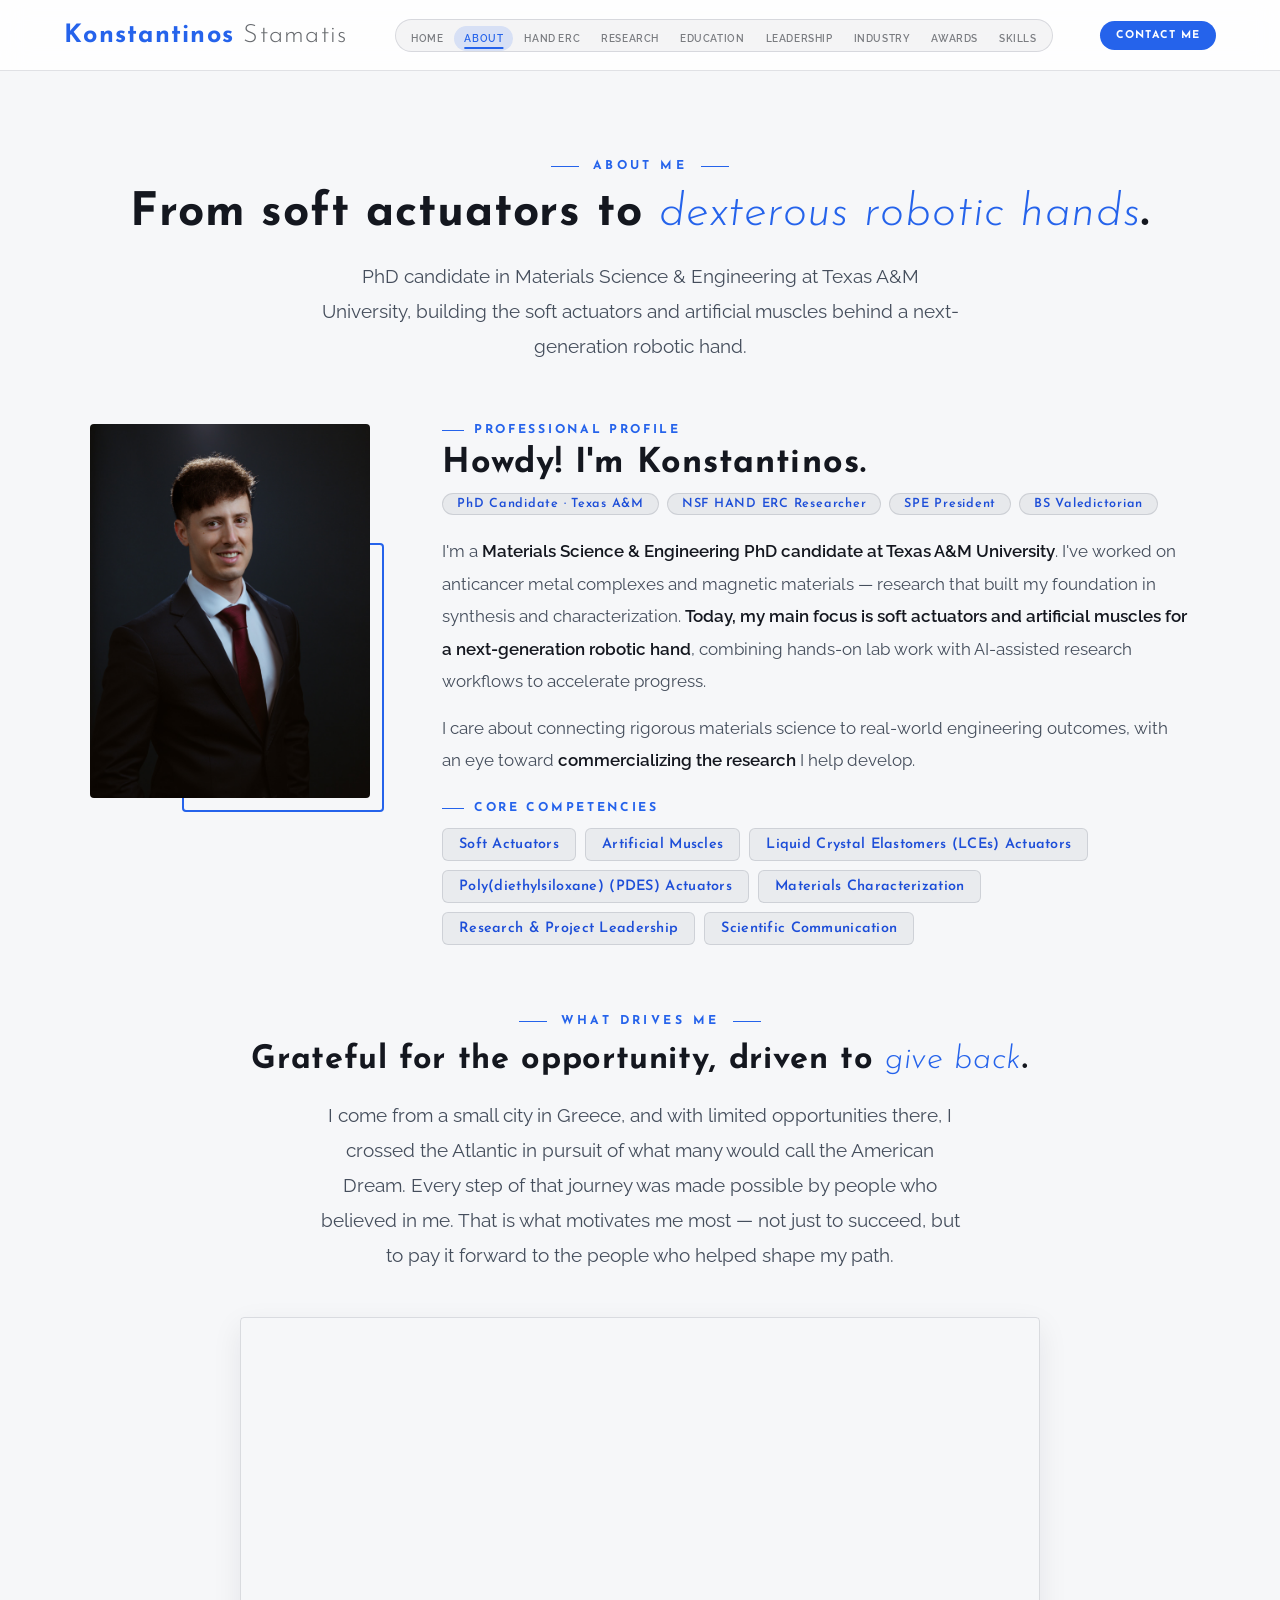
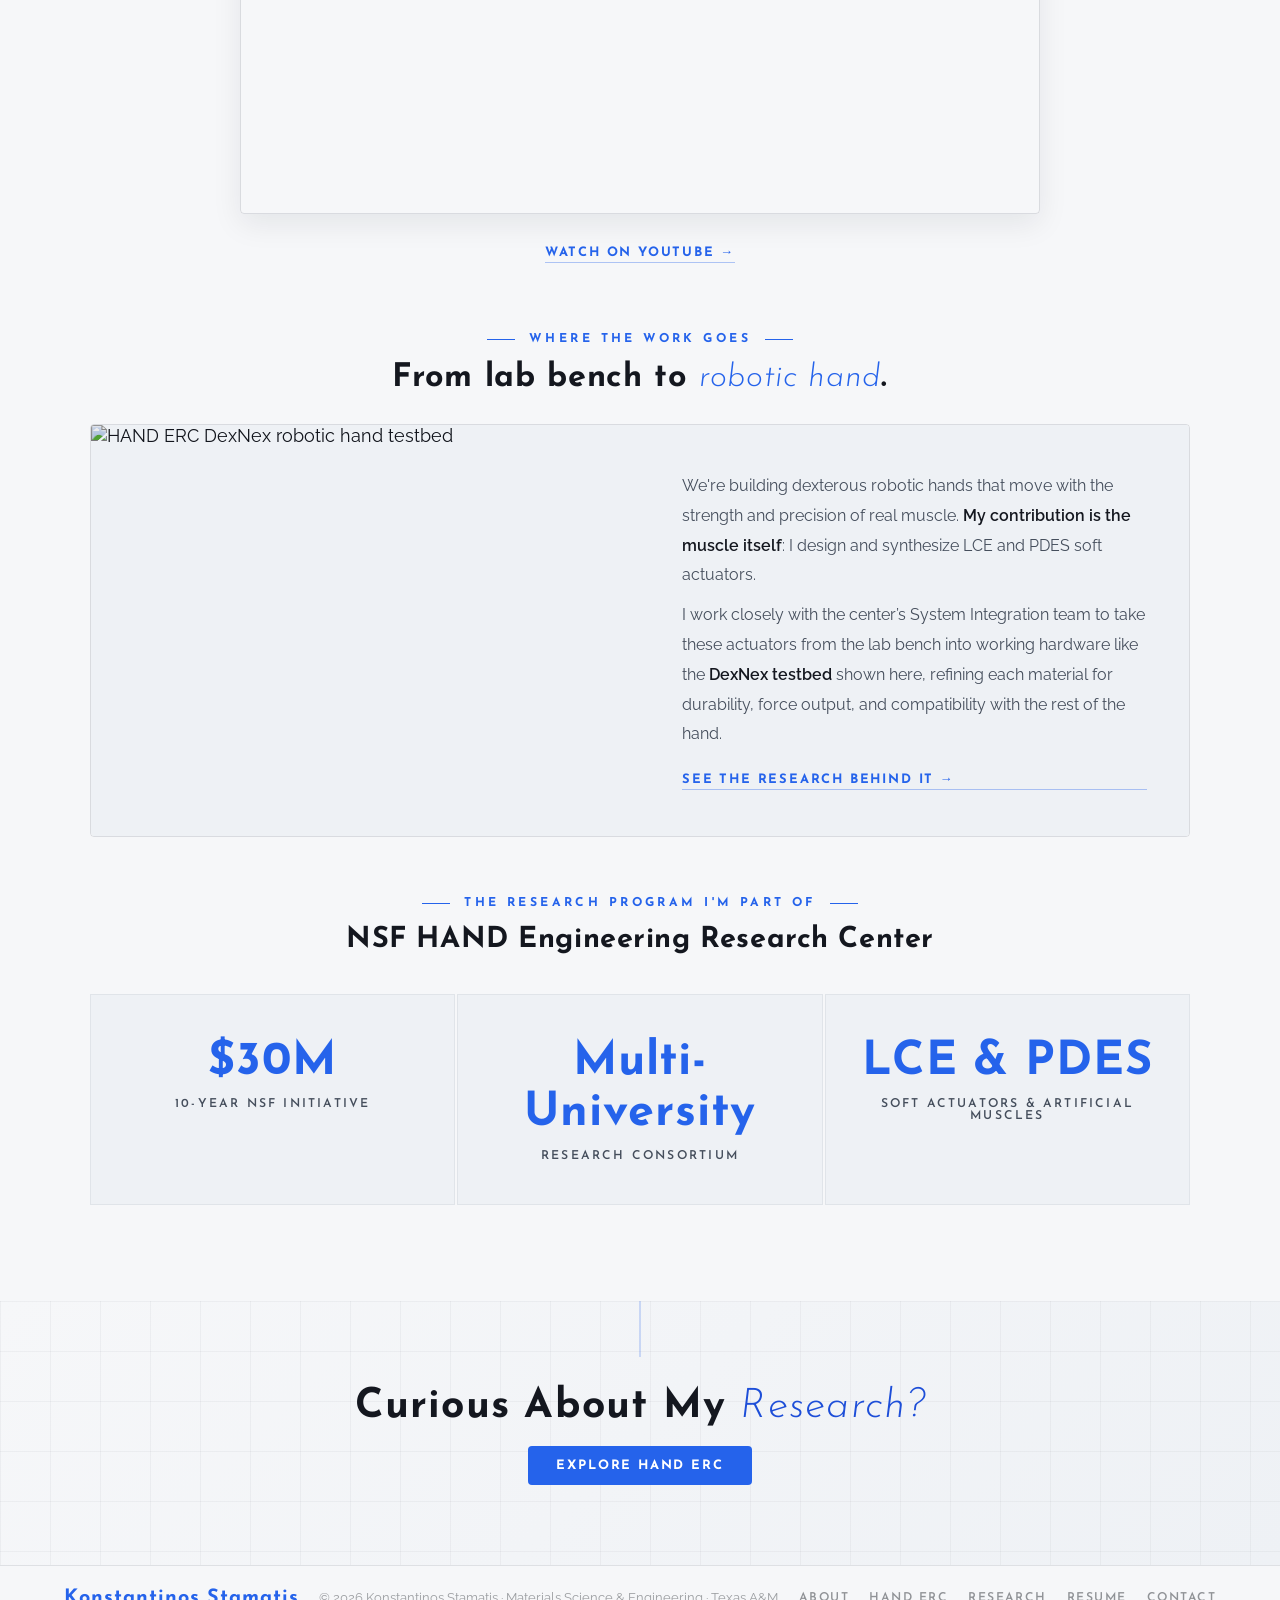
==== commit 069c36c5: "Merge Motivation into About; fix mobile photo/text ordering on Industry - Moves the "What Drives Me"" ====
--- a/about.html
+++ b/about.html
@@ -22,7 +22,6 @@
       <li><a href="hand-erc.html">HAND ERC</a></li>
       <li><a href="research.html">Research</a></li>
       <li><a href="education.html">Education</a></li>
-      <li><a href="motivation.html">Motivation</a></li>
       <li><a href="leadership.html">Leadership</a></li>
       <li><a href="industry.html">Industry</a></li>
       <li><a href="awards.html">Awards</a></li>
@@ -69,6 +68,19 @@
           <span class="kw-tag">Scientific Communication</span>
         </div>
       </div>
+    </div>
+
+    <div class="sec-hd rev" style="margin-top:70px;margin-bottom:26px;">
+      <div class="sec-eye">What Drives Me</div>
+      <h2 class="sec-title" style="font-size:1.8rem;">Grateful for the opportunity, driven to <em>give back</em>.</h2>
+      <p class="sec-desc">I come from a small city in Greece, and with limited opportunities there, I crossed the Atlantic in pursuit of what many would call the American Dream. Every step of that journey was made possible by people who believed in me. That is what motivates me most &mdash; not just to succeed, but to pay it forward to the people who helped shape my path.</p>
+    </div>
+
+    <div class="video-wrap rev">
+      <iframe src="https://www.youtube.com/embed/b-VYgqsAn0U?start=118" title="Konstantinos Stamatis — Texas A&M Research Feature" frameborder="0" allow="accelerometer; autoplay; clipboard-write; encrypted-media; gyroscope; picture-in-picture" allowfullscreen></iframe>
+    </div>
+    <div class="rev" style="text-align:center;margin-top:18px;">
+      <a href="https://www.youtube.com/watch?v=b-VYgqsAn0U&t=118s" target="_blank" rel="noopener" class="hand-link">Watch on YouTube &rarr;</a>
     </div>
 
     <div class="sec-hd rev" style="margin-top:70px;margin-bottom:26px;">
--- a/style.css
+++ b/style.css
@@ -168,6 +168,7 @@
 .rc{background:var(--bg3);border-radius:var(--r);border:1px solid rgba(15,23,42,.08);padding:30px 34px;border-left:3px solid transparent;transition:border-color .25s,transform .25s,box-shadow .25s;cursor:pointer;}
 .rc:hover,.rc.open-card{border-left-color:var(--gold);transform:translateX(4px);box-shadow:var(--shadow);}
 .rc-top{display:grid;grid-template-columns:52px 1fr auto;gap:20px;align-items:start;}
+.rc-top-photo{grid-template-columns:110px 1fr;}
 .rc-icon-box{width:52px;height:52px;border-radius:var(--r);display:flex;align-items:center;justify-content:center;font-size:1.4rem;flex-shrink:0;background:rgba(15,23,42,.06);}
 .rc-period{font-size:.66rem;letter-spacing:.16em;text-transform:uppercase;font-weight:700;color:var(--gold);margin-bottom:6px;font-family:'Josefin Sans',sans-serif;}
 .rc h4{font-family:'Josefin Sans',sans-serif;font-size:1.1rem;font-weight:700;color:var(--white);margin-bottom:6px;line-height:1.3;letter-spacing:.02em;}
@@ -340,6 +341,9 @@
   .visual-inner{grid-template-columns:1fr 1fr;}
   .visual-inner>.vi:nth-child(3){display:none;}
   .award-row{grid-template-columns:100px 1fr;gap:16px;}
+  .rc-top-photo{grid-template-columns:1fr;}
+  .rc-top-photo>div:first-child{order:2;max-width:220px;}
+  .rc-top-photo>div:last-child{order:1;}
   .hand-hero{grid-template-columns:1fr;}
   .hand-hero-img{height:260px;}
   .thrust-grid{grid-template-columns:1fr 1fr;}
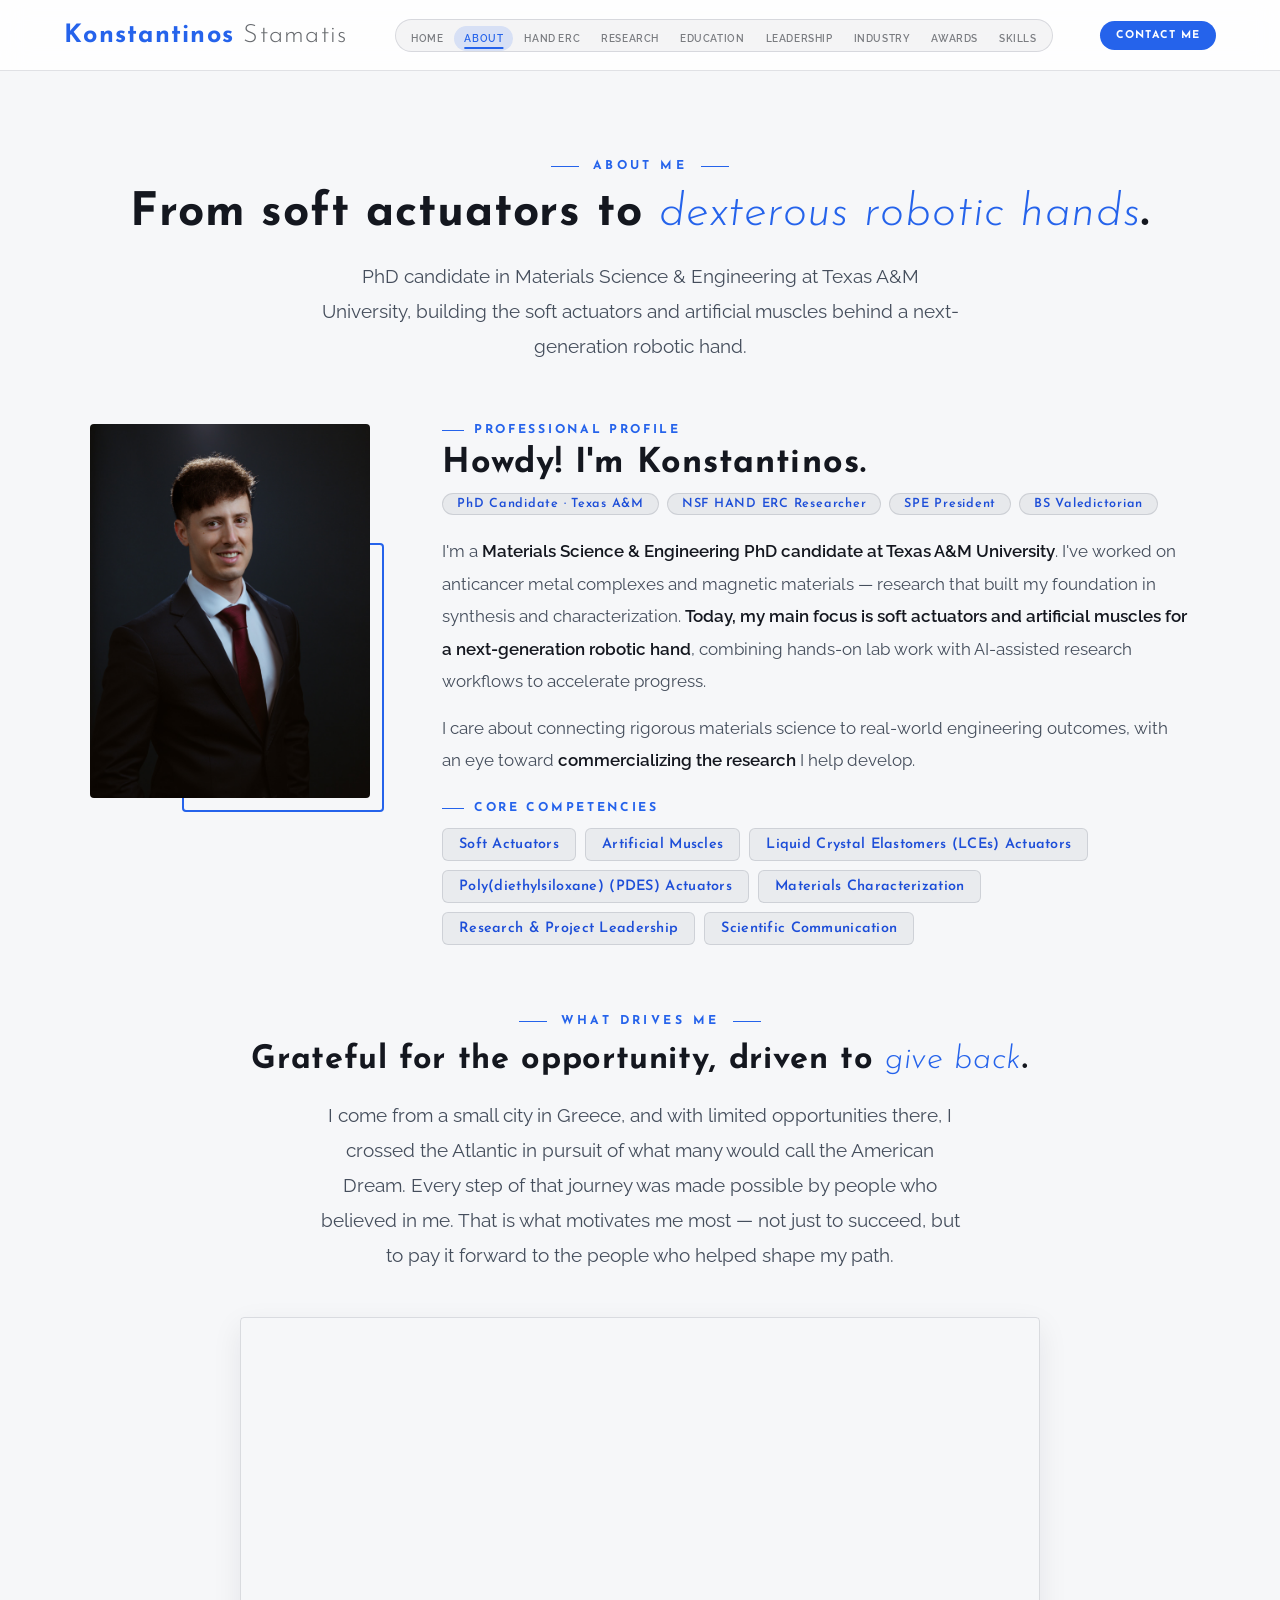
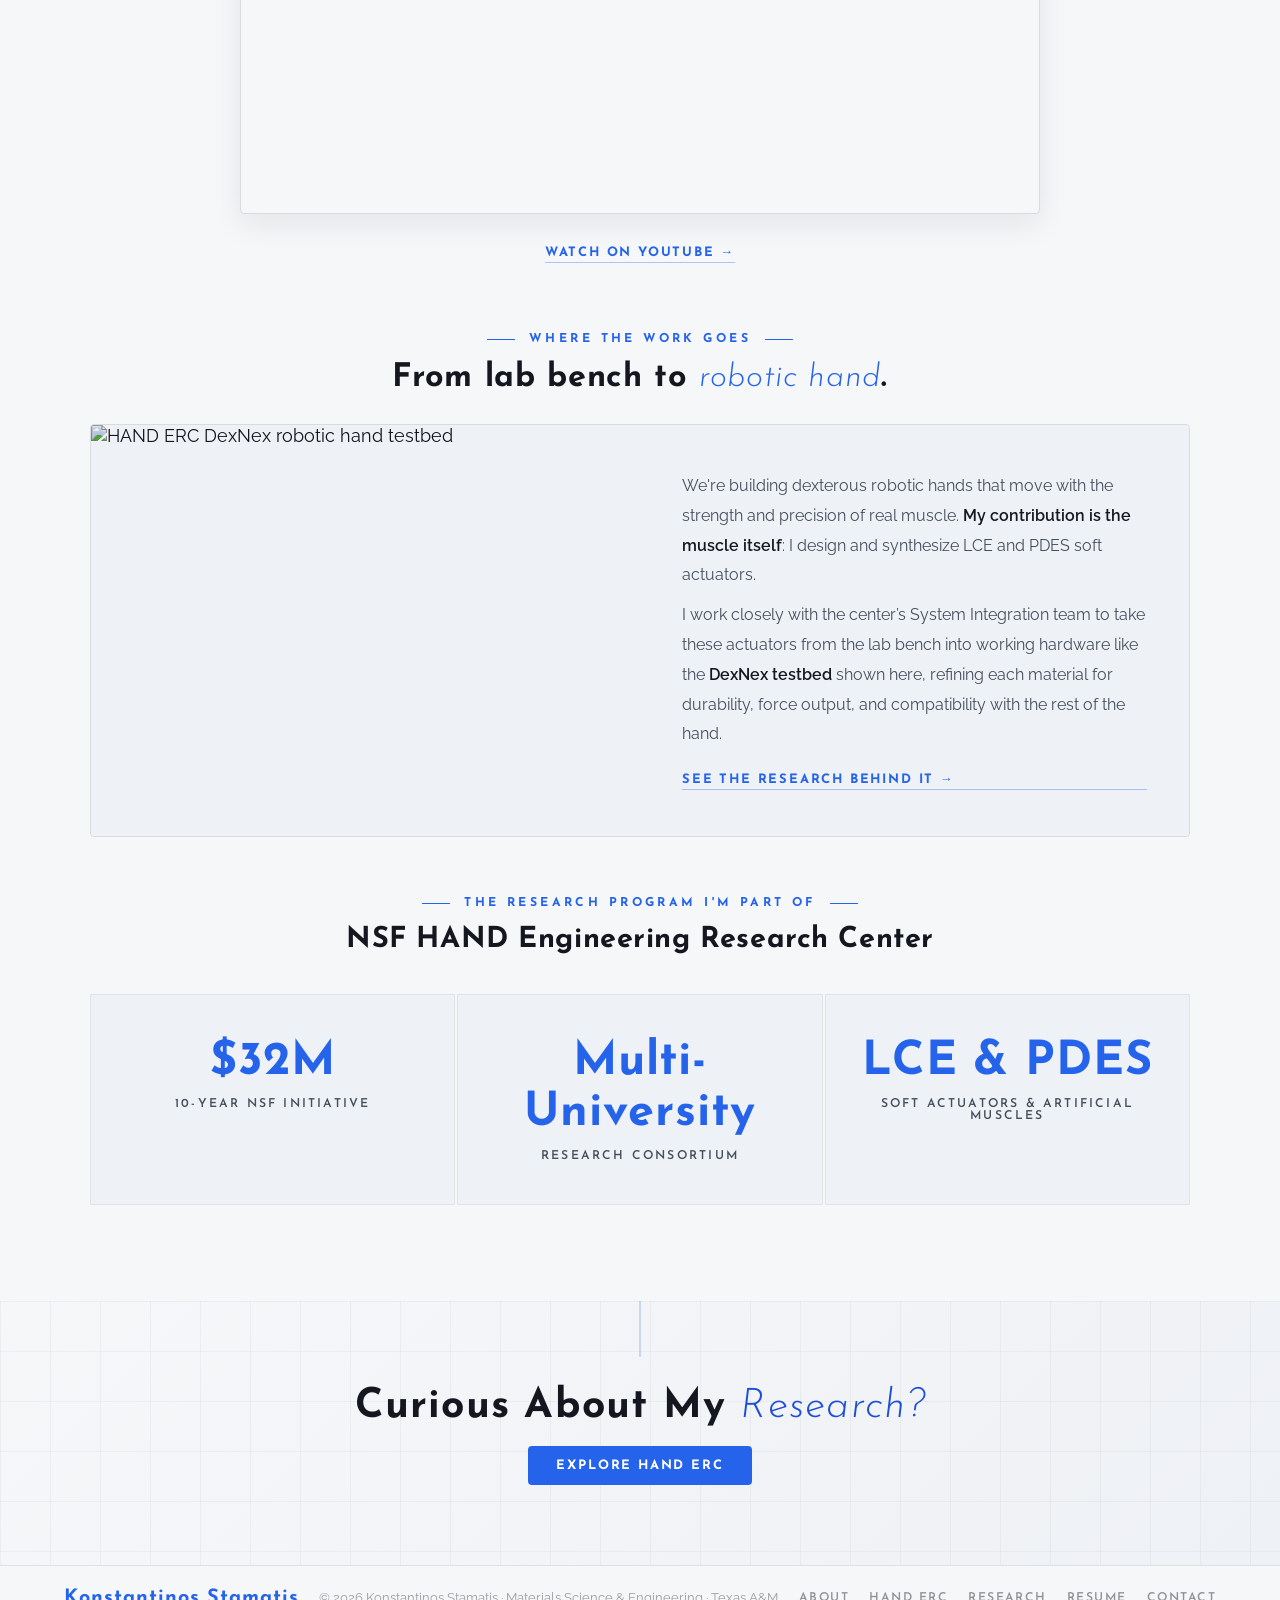
==== commit 1d01c36f: "Restore hero photo and add Contact Me button on mobile nav - Hero photo now shows below the text on " ====
--- a/about.html
+++ b/about.html
@@ -26,6 +26,7 @@
       <li><a href="industry.html">Industry</a></li>
       <li><a href="awards.html">Awards</a></li>
       <li><a href="skills.html">Skills</a></li>
+      <li class="nav-cta-mobile"><a href="contact.html">Contact Me</a></li>
     </ul>
     <a href="contact.html" class="nav-cta">Contact Me</a>
     <button class="nav-burger" id="burger" aria-label="Menu"><span></span><span></span><span></span></button>
--- a/style.css
+++ b/style.css
@@ -34,6 +34,7 @@
 .nav-cta{justify-self:end;padding:9px 16px;border-radius:999px;font-size:.6rem;font-weight:700;letter-spacing:.1em;text-transform:uppercase;background:var(--gold);color:var(--bg);transition:background .2s,transform .2s;white-space:nowrap;font-family:'Josefin Sans',sans-serif;}
 .nav-cta:hover{background:var(--gold2);transform:translateY(-1px);}
 .nav-burger{display:none;flex-direction:column;gap:5px;cursor:pointer;background:none;border:none;padding:4px;justify-self:end;}
+.nav-cta-mobile{display:none;}
 .nav-burger span{width:22px;height:2px;background:var(--white);display:block;transition:.3s;}
 
 /* HERO */
@@ -325,12 +326,15 @@
   .nav-links a{padding:13px 24px;display:block;border-radius:0;}
   .nav-burger{display:flex;}
   .nav-cta{display:none;}
+  .nav-cta-mobile{display:block;padding:14px 24px 6px;}
+  .nav-links .nav-cta-mobile a{display:block;text-align:center;background:var(--gold);color:#fff;padding:13px 28px;border-radius:999px;font-weight:700;letter-spacing:.1em;}
+  .nav-links .nav-cta-mobile a:hover{background:var(--gold2);}
 }
 @media(max-width:960px){
   .hero-inner{grid-template-columns:1fr;}
   .hero-inner>div:first-child{min-width:0;}
   .hero-role{white-space:normal;}
-  .hero-img-wrap{display:none;}
+  .hero-img-wrap{display:block;max-width:340px;margin:36px auto 0;}
   .about-grid{grid-template-columns:1fr;}
   .about-photo{max-width:260px;}
   .stats-grid{grid-template-columns:repeat(2,1fr);}
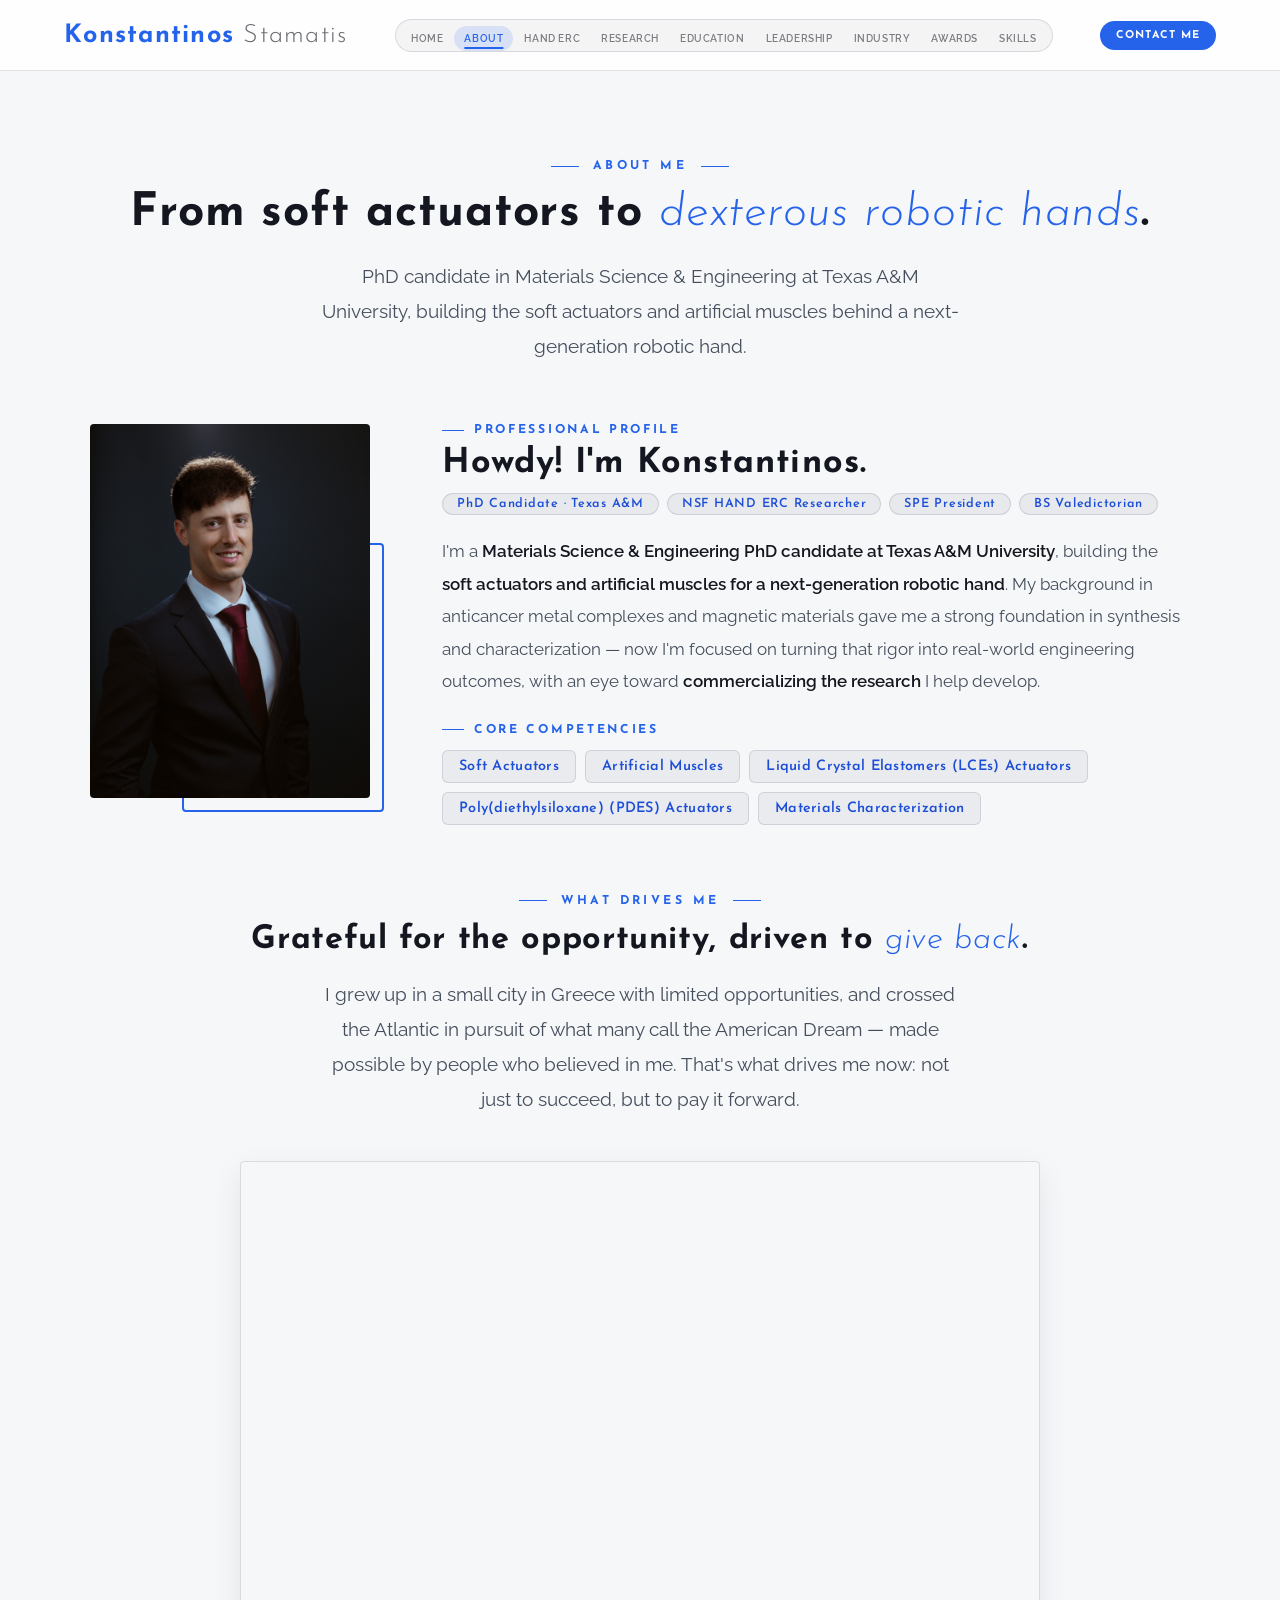
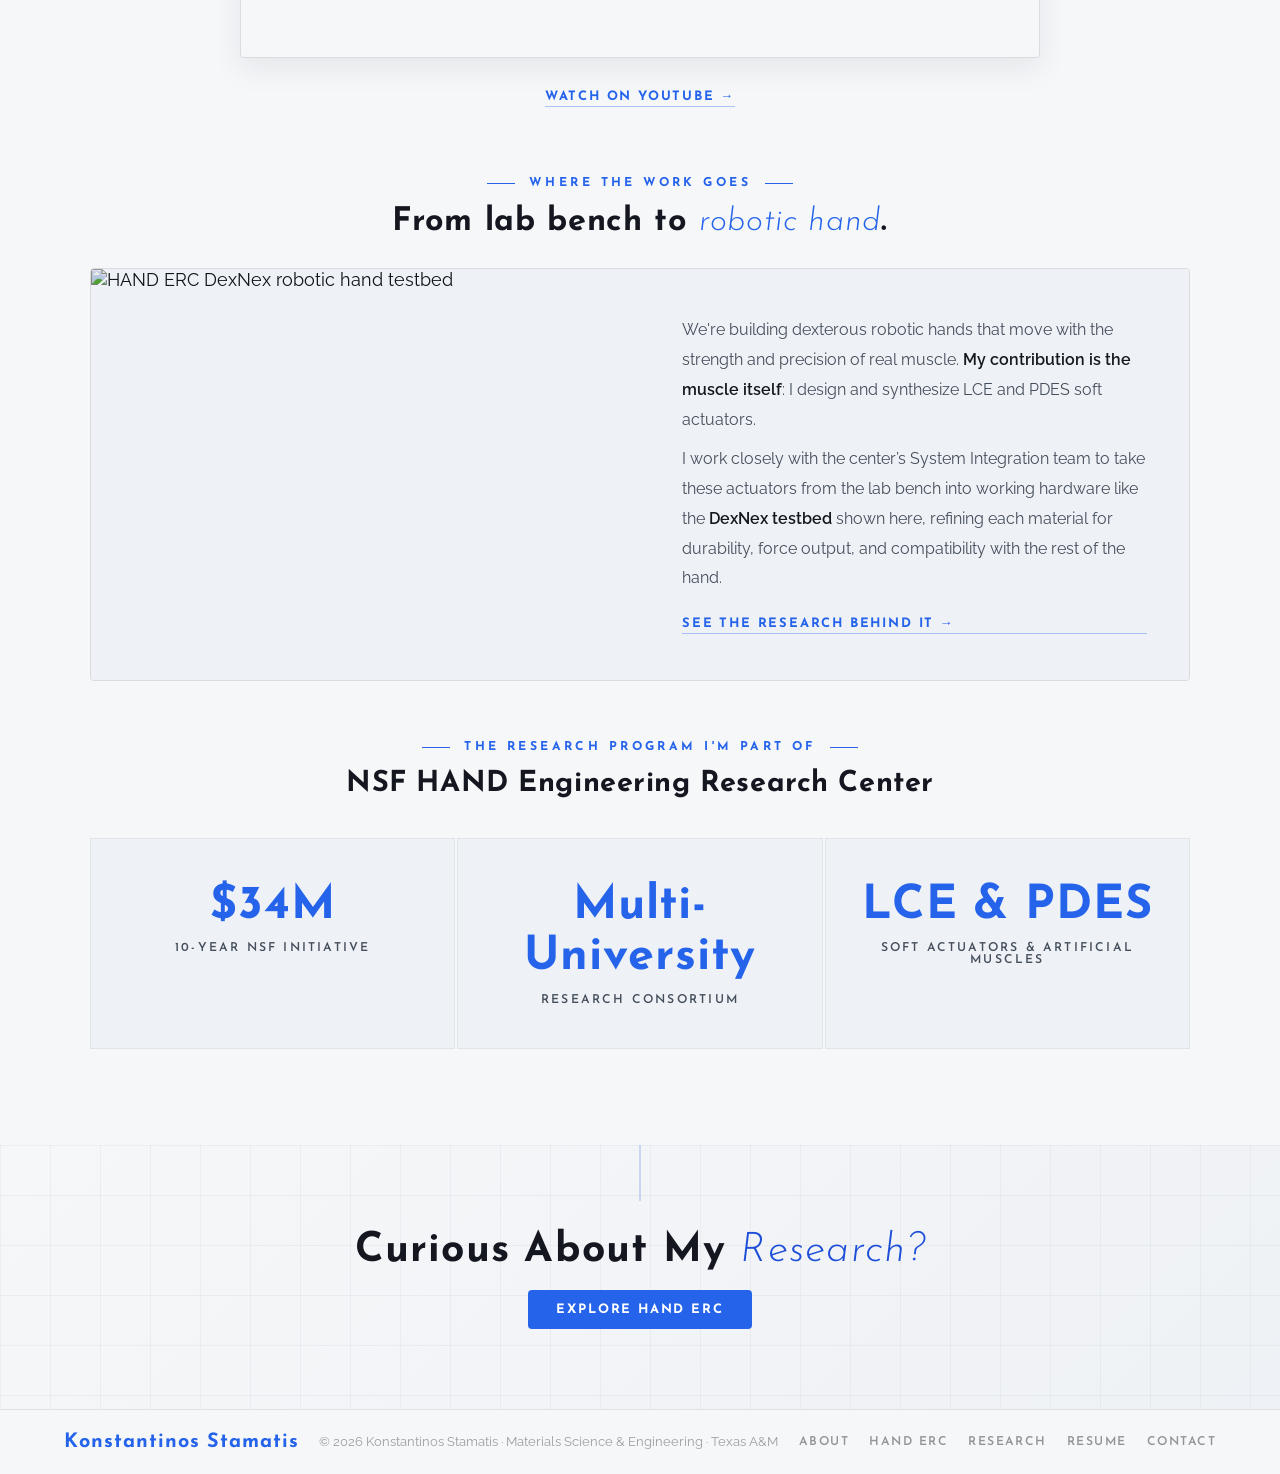
==== commit 3d5c949a: "Trim About page copy for conciseness" ====
--- a/about.html
+++ b/about.html
@@ -7,6 +7,7 @@
 <meta name="description" content="Konstantinos Stamatis is a Materials Science & Engineering PhD candidate at Texas A&M University developing soft actuators for robotic hands.">
 <link href="https://fonts.googleapis.com/css2?family=Josefin+Sans:ital,wght@0,300;0,400;0,600;0,700;1,300;1,400&family=Raleway:wght@300;400;500;600;700&display=swap" rel="stylesheet">
 <link rel="stylesheet" href="style.css">
+<link rel="manifest" href="site.webmanifest">
 </head>
 <body>
 
@@ -56,8 +57,7 @@
           <span class="pill">SPE President</span>
           <span class="pill">BS Valedictorian</span>
         </div>
-        <p class="about-bio">I'm a <strong>Materials Science &amp; Engineering PhD candidate at Texas A&amp;M University</strong>. I've worked on anticancer metal complexes and magnetic materials &mdash; research that built my foundation in synthesis and characterization. <strong>Today, my main focus is soft actuators and artificial muscles for a next-generation robotic hand</strong>, combining hands-on lab work with AI-assisted research workflows to accelerate progress.</p>
-        <p class="about-bio">I care about connecting rigorous materials science to real-world engineering outcomes, with an eye toward <strong>commercializing the research</strong> I help develop.</p>
+        <p class="about-bio">I'm a <strong>Materials Science &amp; Engineering PhD candidate at Texas A&amp;M University</strong>, building the <strong>soft actuators and artificial muscles for a next-generation robotic hand</strong>. My background in anticancer metal complexes and magnetic materials gave me a strong foundation in synthesis and characterization &mdash; now I'm focused on turning that rigor into real-world engineering outcomes, with an eye toward <strong>commercializing the research</strong> I help develop.</p>
         <div class="about-eye" style="margin-top:26px;">Core Competencies</div>
         <div class="kw-row">
           <span class="kw-tag">Soft Actuators</span>
@@ -65,8 +65,6 @@
           <span class="kw-tag">Liquid Crystal Elastomers (LCEs) Actuators</span>
           <span class="kw-tag">Poly(diethylsiloxane) (PDES) Actuators</span>
           <span class="kw-tag">Materials Characterization</span>
-          <span class="kw-tag">Research &amp; Project Leadership</span>
-          <span class="kw-tag">Scientific Communication</span>
         </div>
       </div>
     </div>
@@ -74,7 +72,7 @@
     <div class="sec-hd rev" style="margin-top:70px;margin-bottom:26px;">
       <div class="sec-eye">What Drives Me</div>
       <h2 class="sec-title" style="font-size:1.8rem;">Grateful for the opportunity, driven to <em>give back</em>.</h2>
-      <p class="sec-desc">I come from a small city in Greece, and with limited opportunities there, I crossed the Atlantic in pursuit of what many would call the American Dream. Every step of that journey was made possible by people who believed in me. That is what motivates me most &mdash; not just to succeed, but to pay it forward to the people who helped shape my path.</p>
+      <p class="sec-desc">I grew up in a small city in Greece with limited opportunities, and crossed the Atlantic in pursuit of what many call the American Dream &mdash; made possible by people who believed in me. That's what drives me now: not just to succeed, but to pay it forward.</p>
     </div>
 
     <div class="video-wrap rev">
--- a/style.css
+++ b/style.css
@@ -331,10 +331,19 @@
   .nav-links .nav-cta-mobile a:hover{background:var(--gold2);}
 }
 @media(max-width:960px){
+  html{font-size:16px;}
+  .sec-hd{margin-bottom:40px;}
+  .sub-hd{margin:56px 0 28px;}
+  .hero-desc,.sec-desc,.about-bio,.hand-hero-content p,.my-contrib>div>p,.thrust-card p,.rc-short,.rc-detail ul li,.pub-box p,.tl-item p,.l-buls li,.award-row p,.congress-box p,.cta-inner p,.video-caption{line-height:1.6;}
+  .about-bio{margin-bottom:10px;}
+  .hero-desc{margin-bottom:26px;}
+  .rc-list{gap:12px;}
   .hero-inner{grid-template-columns:1fr;}
   .hero-inner>div:first-child{min-width:0;}
   .hero-role{white-space:normal;}
   .hero-img-wrap{display:block;max-width:340px;margin:36px auto 0;}
+  .intro-split{grid-template-columns:1fr;}
+  .intro-split>div:last-child{max-width:300px;margin:24px auto 0;}
   .about-grid{grid-template-columns:1fr;}
   .about-photo{max-width:260px;}
   .stats-grid{grid-template-columns:repeat(2,1fr);}
@@ -356,8 +365,11 @@
   .gallery-grid{grid-template-columns:1fr 1fr;}
 }
 @media(max-width:700px){
-  section{padding:68px 4%;}
-  .page-hero{padding-top:130px;}
+  html{font-size:14.5px;}
+  section{padding:56px 4%;}
+  .page-hero{padding-top:120px;}
+  .sec-hd{margin-bottom:32px;}
+  .sub-hd{margin:44px 0 22px;}
   .cta-inner h2{white-space:normal;}
   .form-row{grid-template-columns:1fr;}
   .skills-grid{grid-template-columns:1fr;}
@@ -370,6 +382,12 @@
   .thrust-grid{grid-template-columns:1fr;}
   .stats-grid.cols-3{grid-template-columns:1fr;}
   .gallery-grid{grid-template-columns:1fr;}
+  .rc{padding:22px 22px;}
+  .my-contrib{padding:26px 24px;}
+  .pub-box,.congress-box,.award-row{padding:24px 22px;}
+}
+@media(max-width:420px){
+  html{font-size:13.5px;}
 }
 
 /* EDIT MODE (local editing toolbar, injected by script.js) */
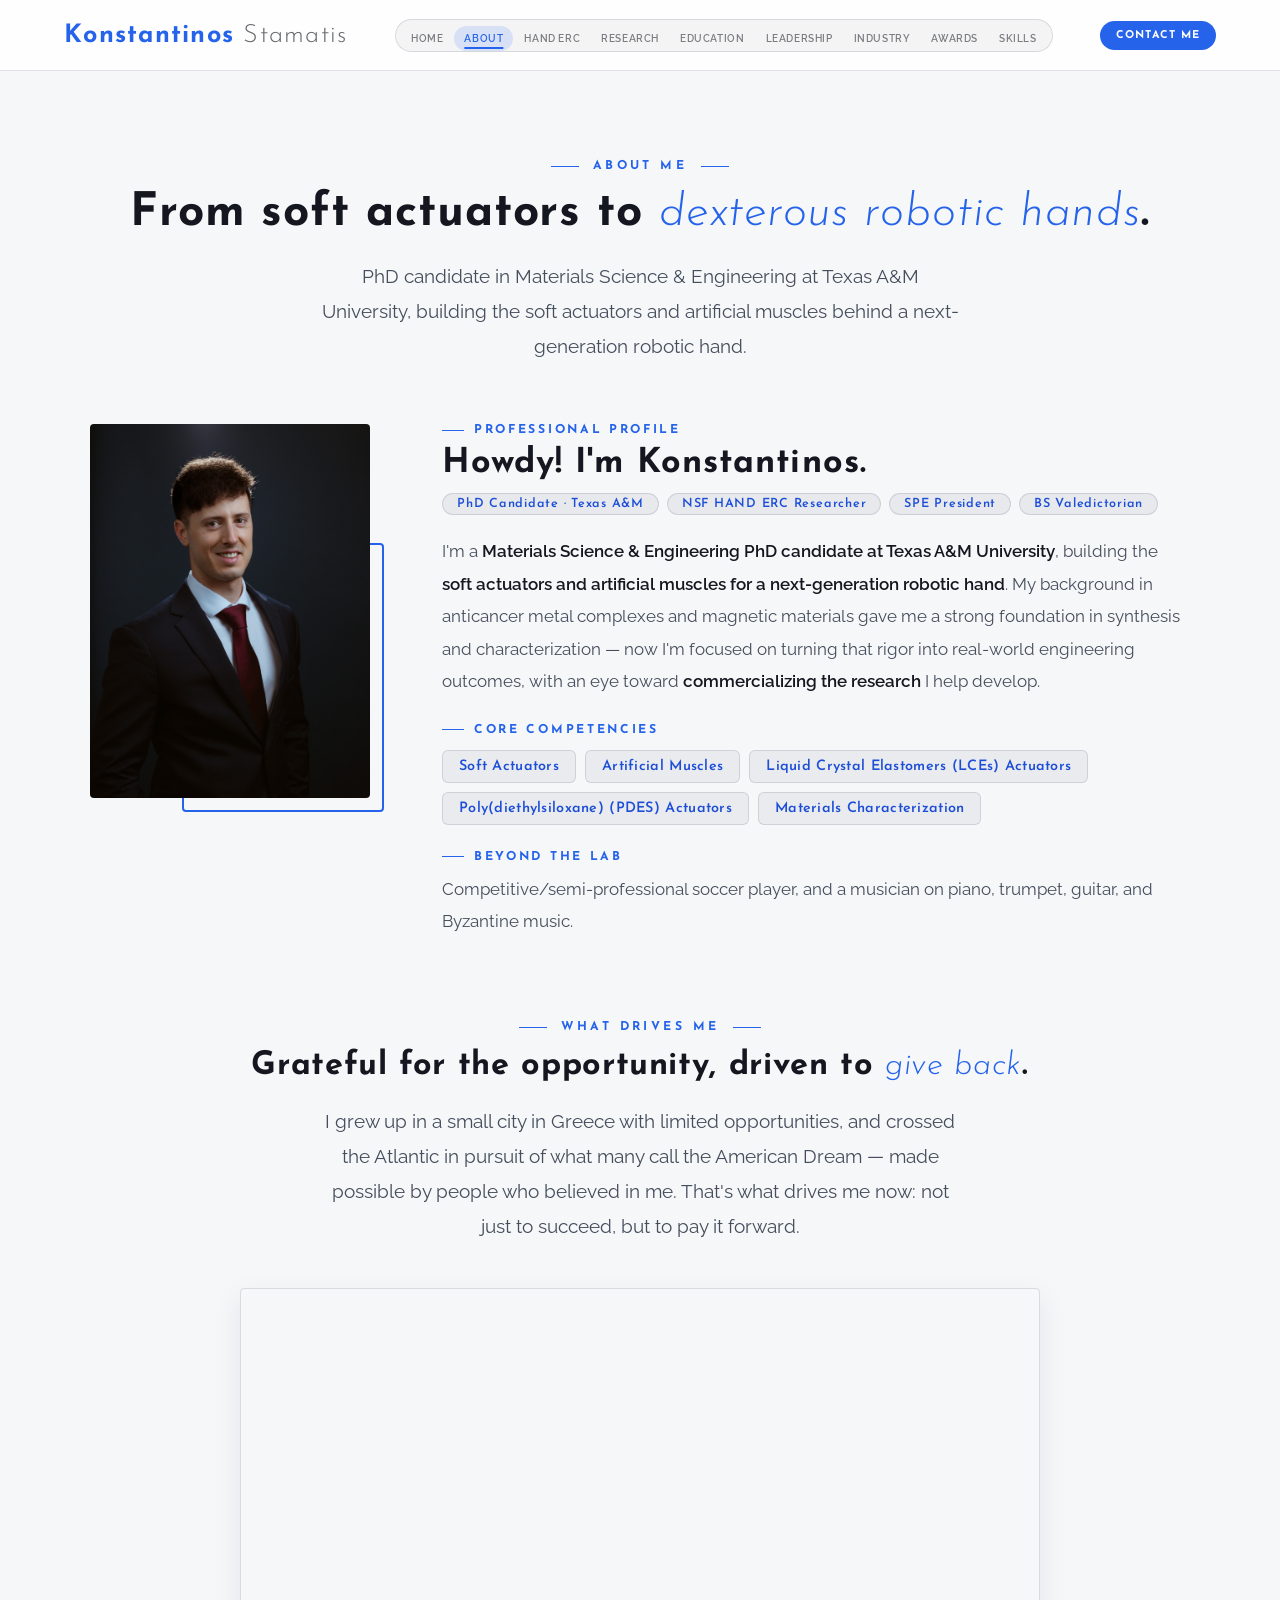
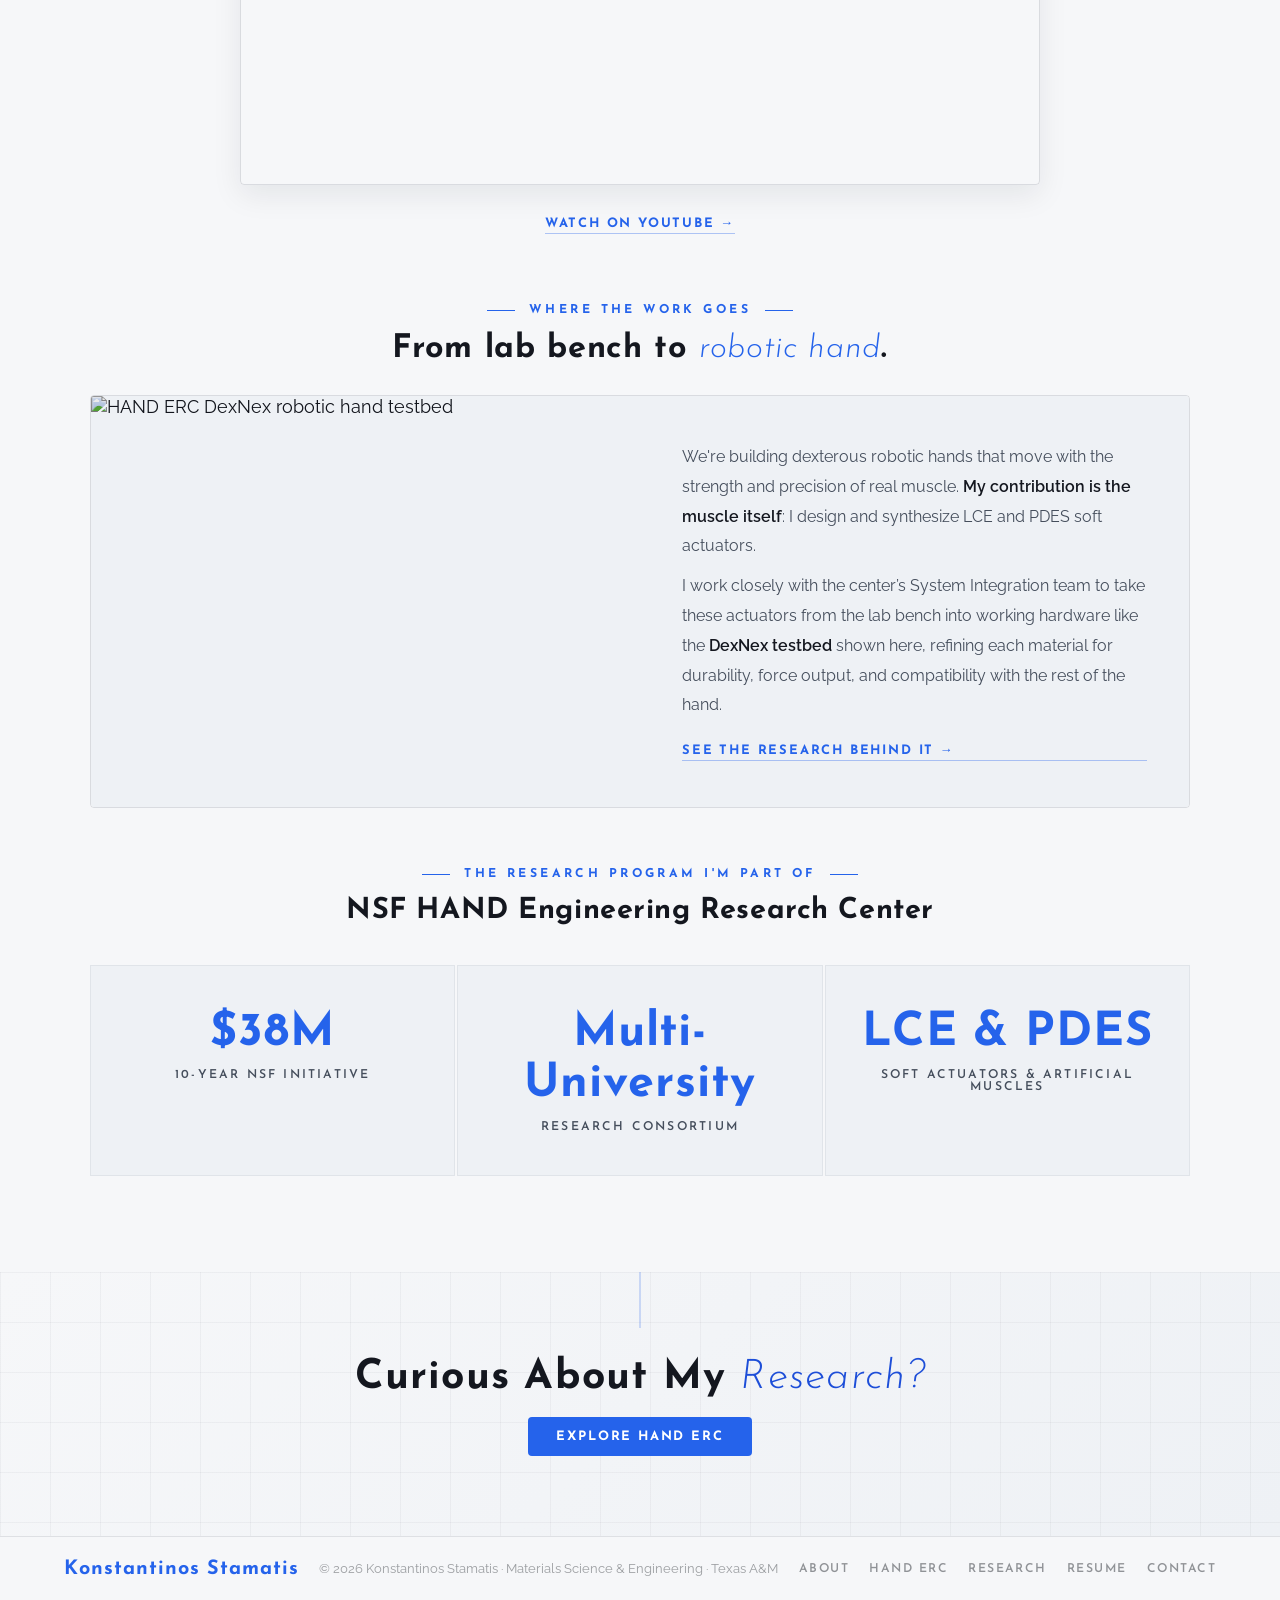
==== commit ed40b360: "Add Beyond the Lab section and additional leadership entries Co-Authored-By: Claude Sonnet 5 <norepl" ====
--- a/about.html
+++ b/about.html
@@ -66,6 +66,8 @@
           <span class="kw-tag">Poly(diethylsiloxane) (PDES) Actuators</span>
           <span class="kw-tag">Materials Characterization</span>
         </div>
+        <div class="about-eye" style="margin-top:26px;">Beyond the Lab</div>
+        <p class="about-bio" style="margin-top:8px;">Competitive/semi-professional soccer player, and a musician on piano, trumpet, guitar, and Byzantine music.</p>
       </div>
     </div>
 
--- a/style.css
+++ b/style.css
@@ -266,7 +266,7 @@
 
 /* SKILLS */
 #skills-sec{background:var(--bg2);}
-.skills-grid{display:grid;grid-template-columns:repeat(3,1fr);gap:18px;}
+.skills-grid{display:grid;grid-template-columns:repeat(2,1fr);gap:18px;}
 .sk-box{background:var(--bg3);border-radius:var(--r);padding:26px;border:1px solid rgba(15,23,42,.08);transition:transform .2s,border-color .2s;}
 .sk-box:hover{transform:translateY(-3px);border-color:var(--border);}
 .sk-icon{font-size:1.8rem;margin-bottom:14px;}
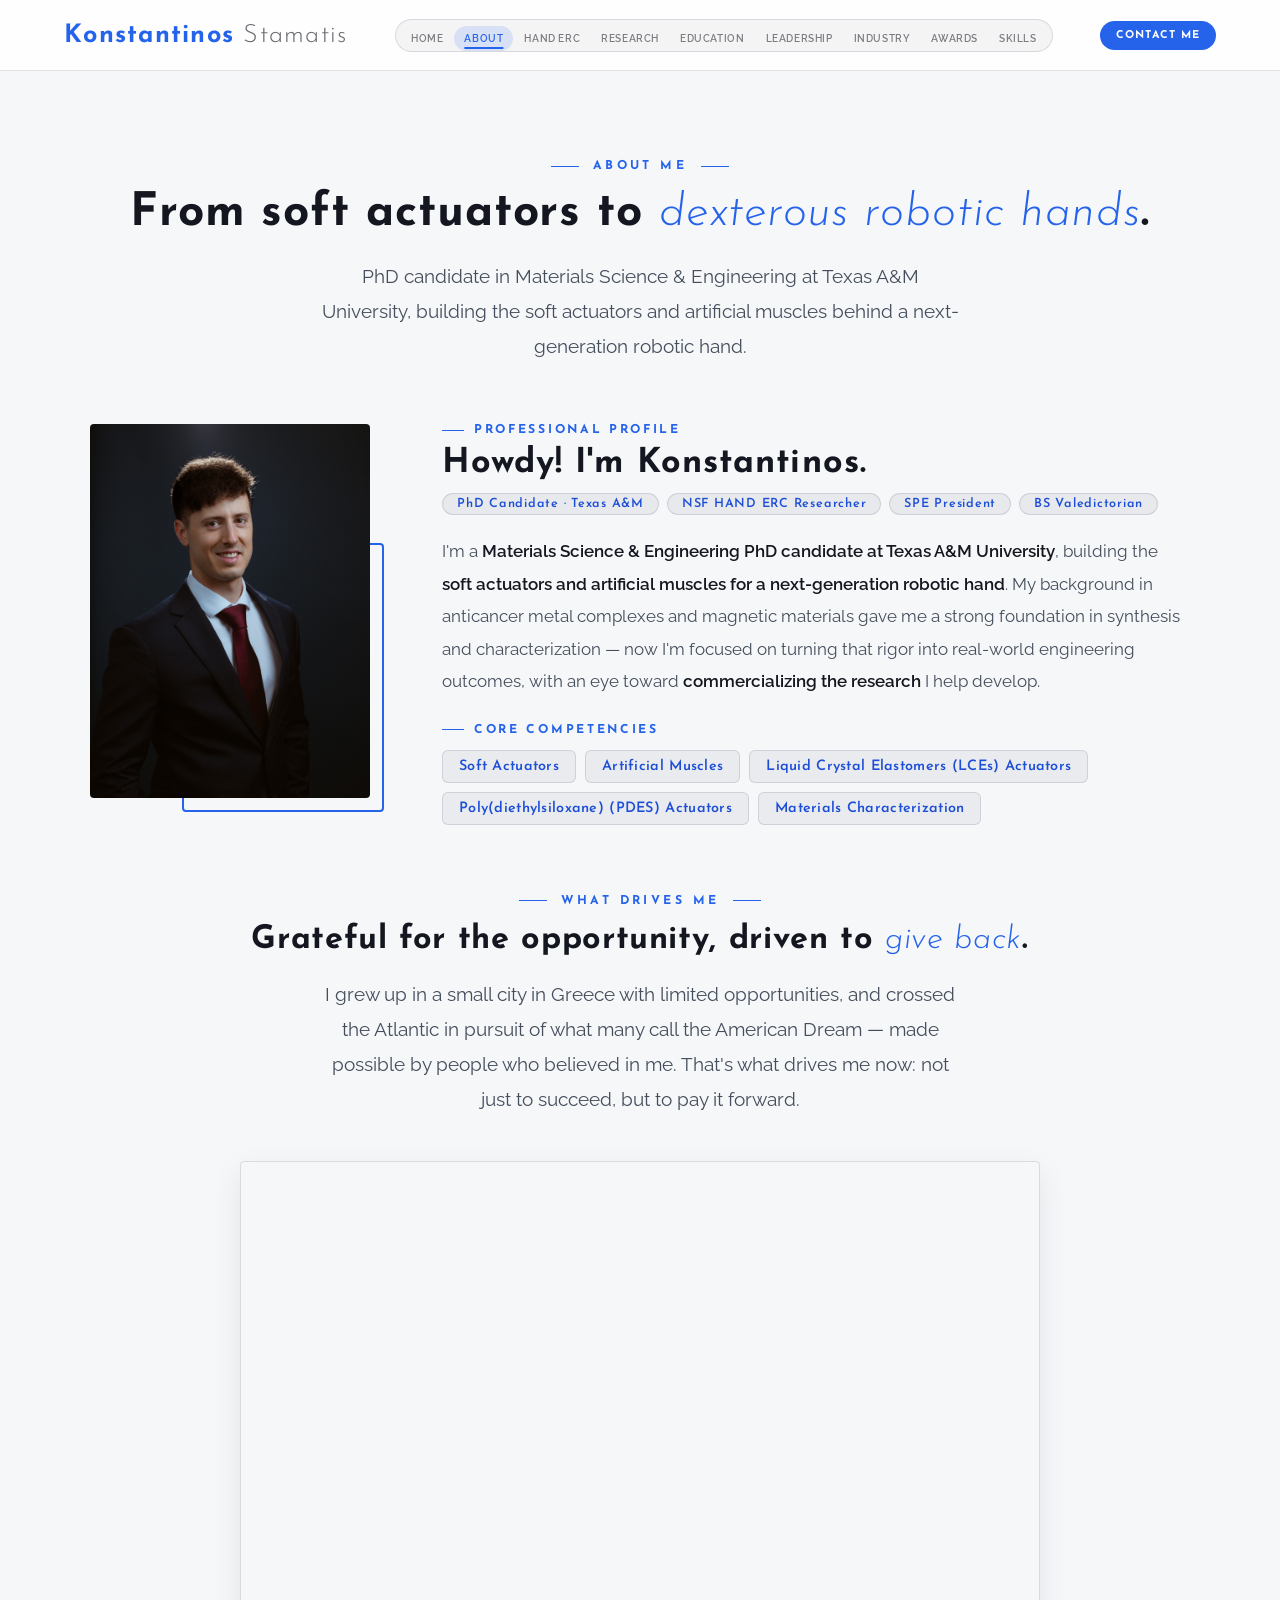
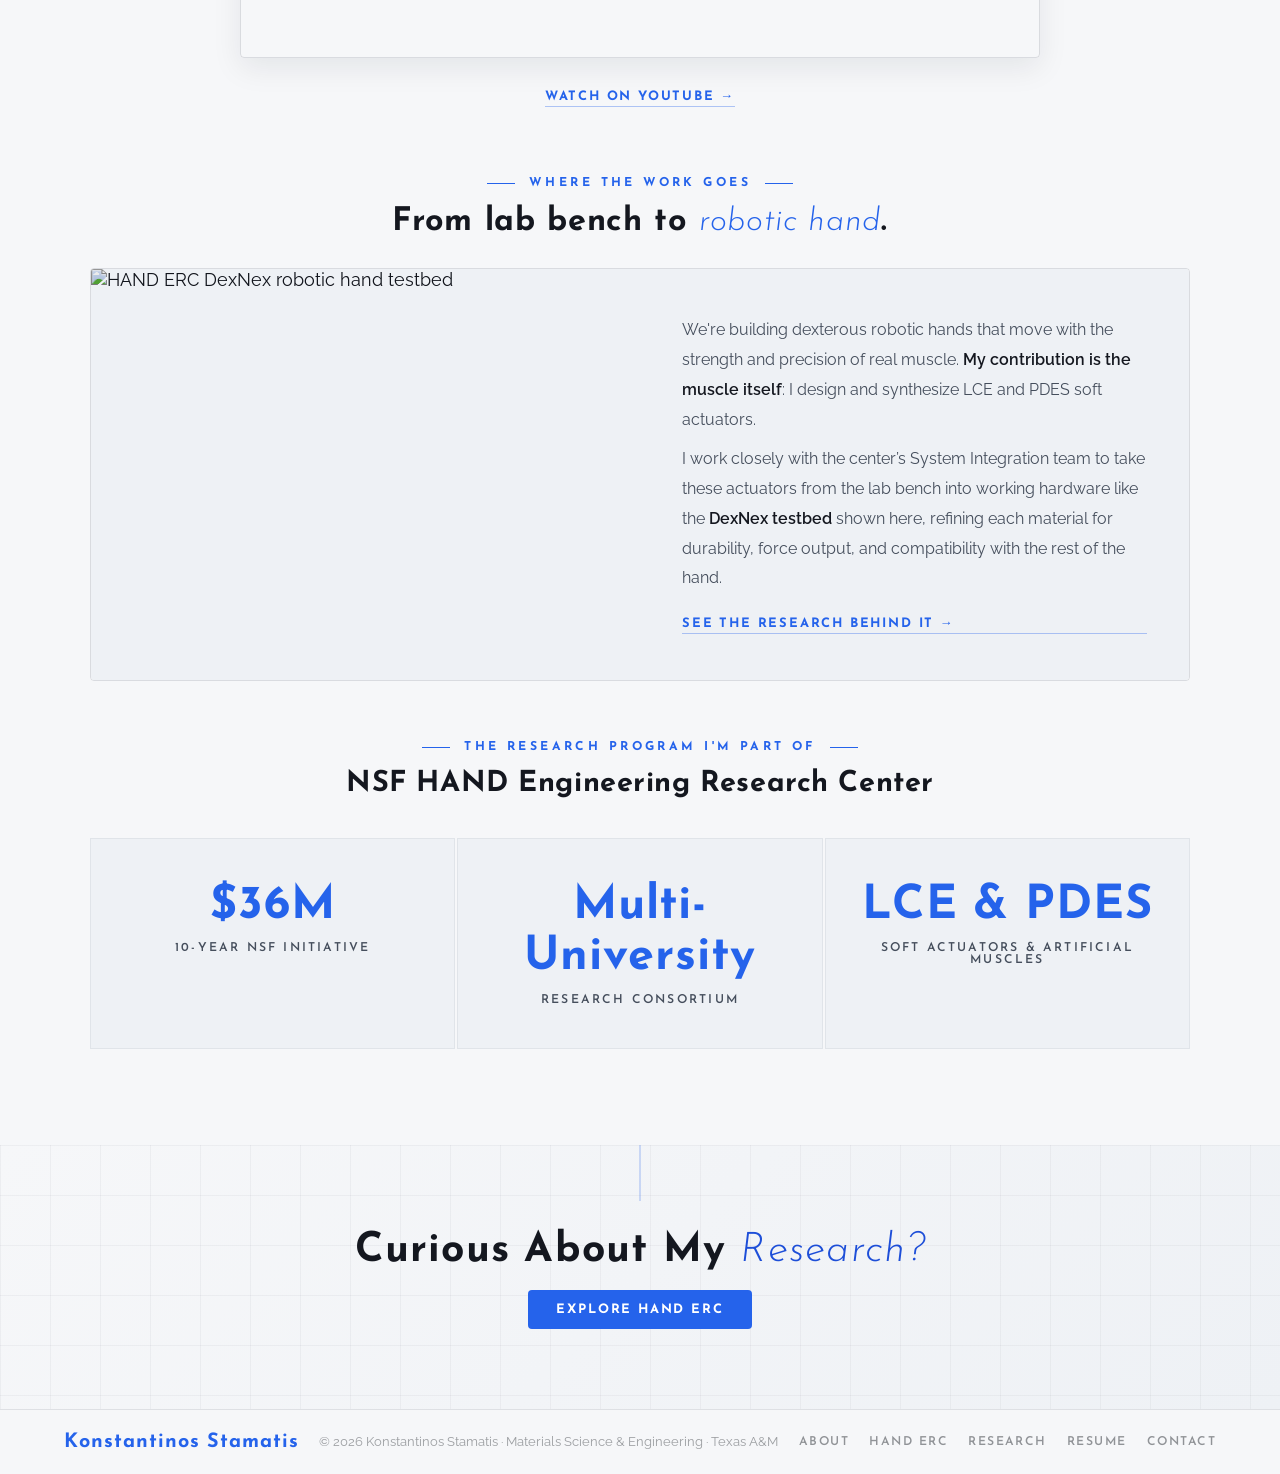
==== commit fedb4559: "Move interests/hobbies from About page to a new Interests box on Skills page Co-Authored-By: Claude " ====
--- a/about.html
+++ b/about.html
@@ -66,8 +66,6 @@
           <span class="kw-tag">Poly(diethylsiloxane) (PDES) Actuators</span>
           <span class="kw-tag">Materials Characterization</span>
         </div>
-        <div class="about-eye" style="margin-top:26px;">Beyond the Lab</div>
-        <p class="about-bio" style="margin-top:8px;">Competitive/semi-professional soccer player, and a musician on piano, trumpet, guitar, and Byzantine music.</p>
       </div>
     </div>
 
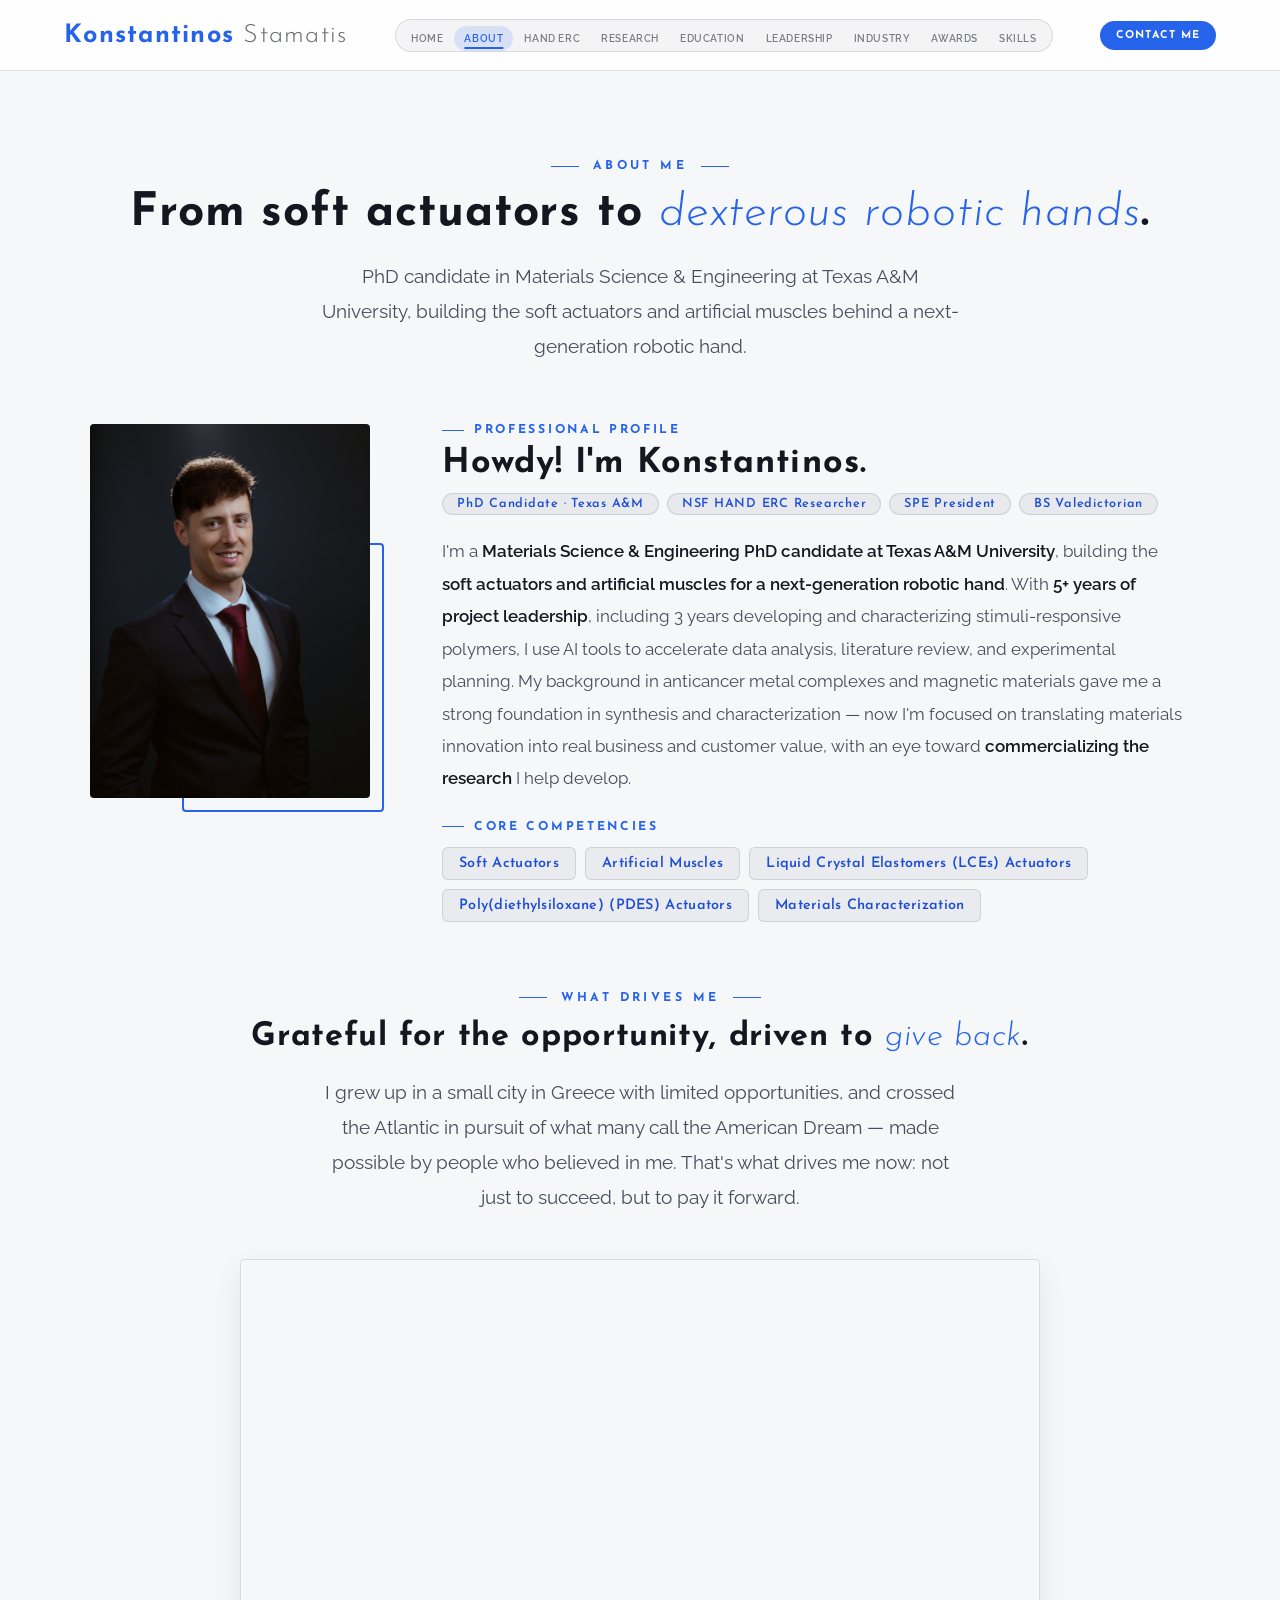
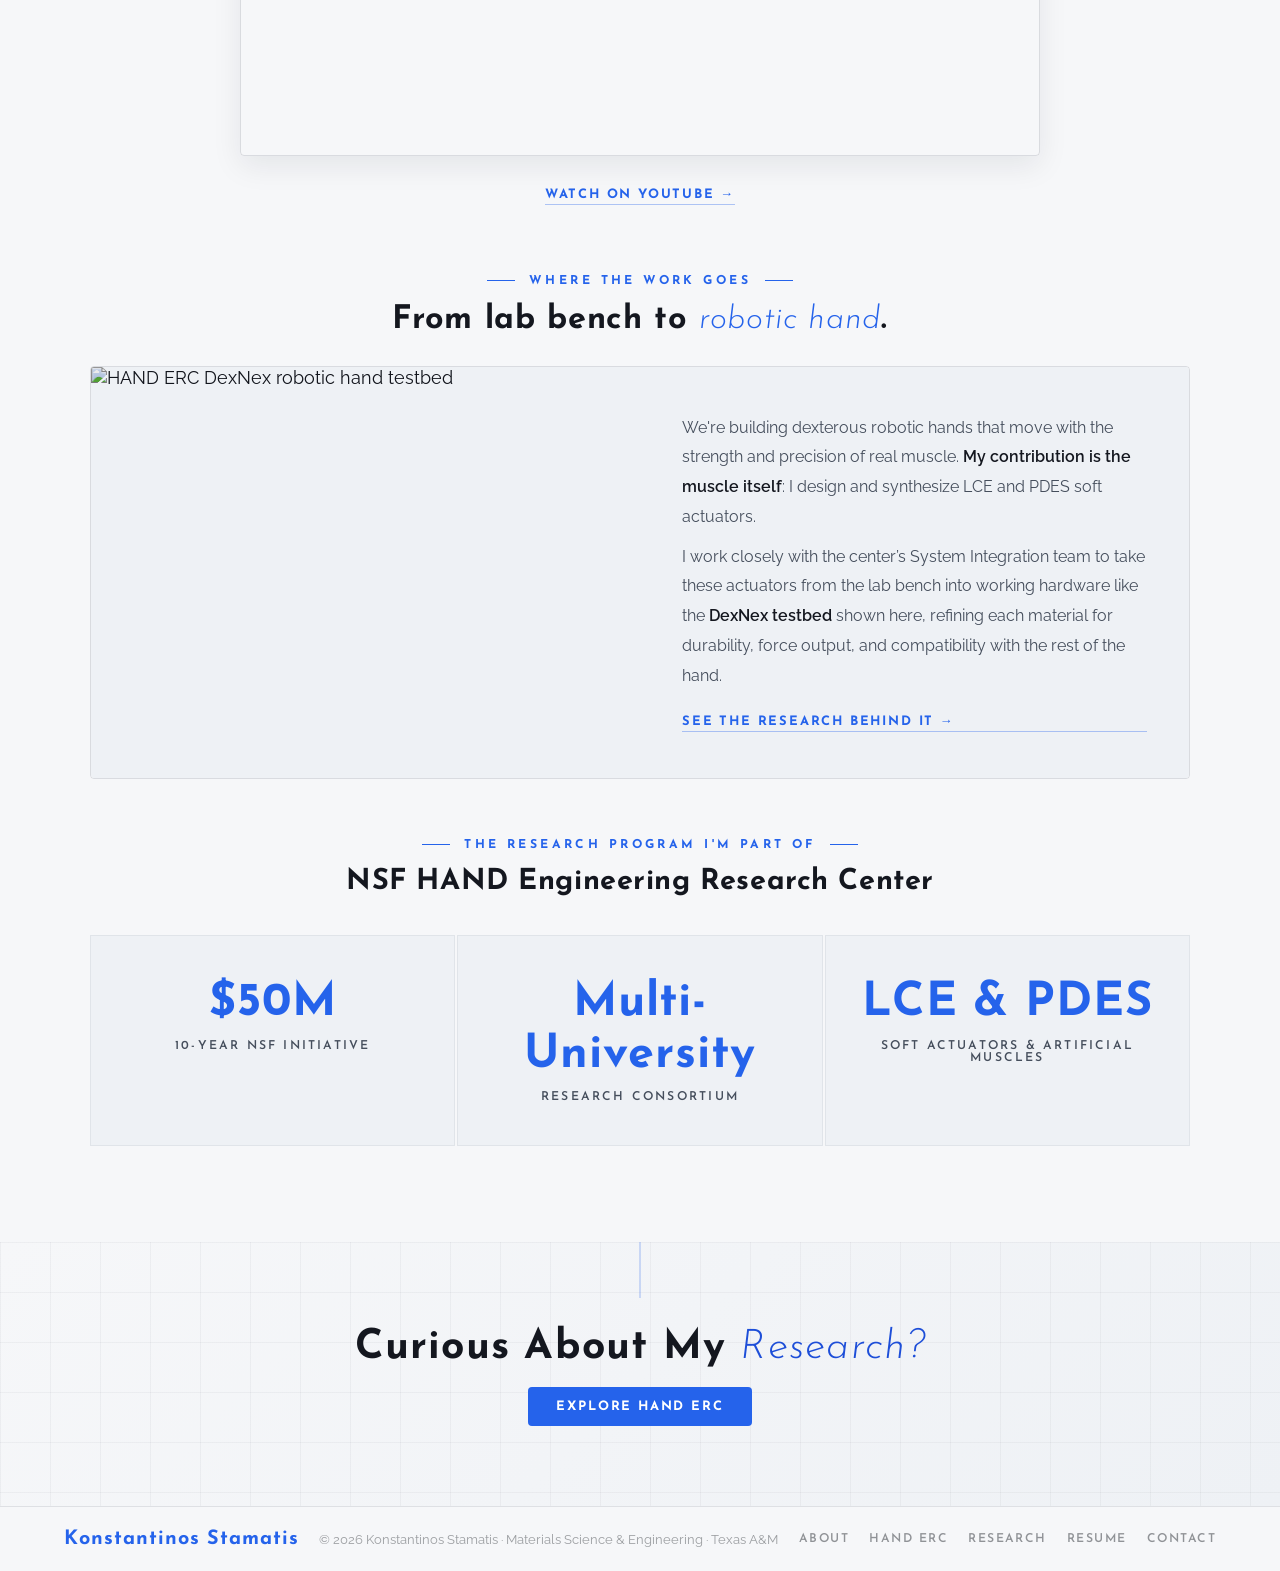
==== commit 7a31f557: "Sync site content with updated resume - Education: GPA, coursework, MS joint program details - Leade" ====
--- a/about.html
+++ b/about.html
@@ -57,7 +57,7 @@
           <span class="pill">SPE President</span>
           <span class="pill">BS Valedictorian</span>
         </div>
-        <p class="about-bio">I'm a <strong>Materials Science &amp; Engineering PhD candidate at Texas A&amp;M University</strong>, building the <strong>soft actuators and artificial muscles for a next-generation robotic hand</strong>. My background in anticancer metal complexes and magnetic materials gave me a strong foundation in synthesis and characterization &mdash; now I'm focused on turning that rigor into real-world engineering outcomes, with an eye toward <strong>commercializing the research</strong> I help develop.</p>
+        <p class="about-bio">I'm a <strong>Materials Science &amp; Engineering PhD candidate at Texas A&amp;M University</strong>, building the <strong>soft actuators and artificial muscles for a next-generation robotic hand</strong>. With <strong>5+ years of project leadership</strong>, including 3 years developing and characterizing stimuli-responsive polymers, I use AI tools to accelerate data analysis, literature review, and experimental planning. My background in anticancer metal complexes and magnetic materials gave me a strong foundation in synthesis and characterization &mdash; now I'm focused on translating materials innovation into real business and customer value, with an eye toward <strong>commercializing the research</strong> I help develop.</p>
         <div class="about-eye" style="margin-top:26px;">Core Competencies</div>
         <div class="kw-row">
           <span class="kw-tag">Soft Actuators</span>
--- a/style.css
+++ b/style.css
@@ -187,10 +187,15 @@
 
 /* PUBLICATION */
 .pub-box{background:var(--bg3);border:1px solid rgba(15,23,42,.08);border-left:3px solid var(--gold);border-radius:var(--r);padding:34px 38px;margin:44px 0 0;}
+.pub-box+.pub-box{margin-top:20px;}
 .pub-lbl{font-size:.66rem;letter-spacing:.2em;text-transform:uppercase;color:var(--gold);font-weight:700;margin-bottom:14px;font-family:'Josefin Sans',sans-serif;}
+.pub-box h4{font-family:'Josefin Sans',sans-serif;font-size:1.15rem;font-weight:700;color:var(--white);margin-bottom:10px;line-height:1.35;letter-spacing:.02em;}
 .pub-box p{font-size:.92rem;color:rgba(20,24,31,.85);line-height:1.85;font-weight:400;}
 .pub-box p strong{color:var(--white);font-weight:600;}
-.pub-journal{display:inline-block;margin-top:14px;background:rgba(15,23,42,.05);border:1px solid var(--border);color:var(--gold2);padding:5px 14px;border-radius:3px;font-size:.72rem;letter-spacing:.06em;font-weight:700;font-family:'Josefin Sans',sans-serif;}
+.pub-authors{font-size:.85rem;color:var(--muted);font-style:italic;margin-top:8px;line-height:1.7;}
+.pub-journal{display:inline-block;margin-top:14px;margin-right:8px;background:rgba(15,23,42,.05);border:1px solid var(--border);color:var(--gold2);padding:5px 14px;border-radius:3px;font-size:.72rem;letter-spacing:.06em;font-weight:700;font-family:'Josefin Sans',sans-serif;}
+a.pub-journal{cursor:pointer;transition:.2s;}
+a.pub-journal:hover{background:var(--gold);color:var(--white);border-color:var(--gold);}
 
 /* MOTIVATION */
 #motivation-sec{background:var(--bg);}
